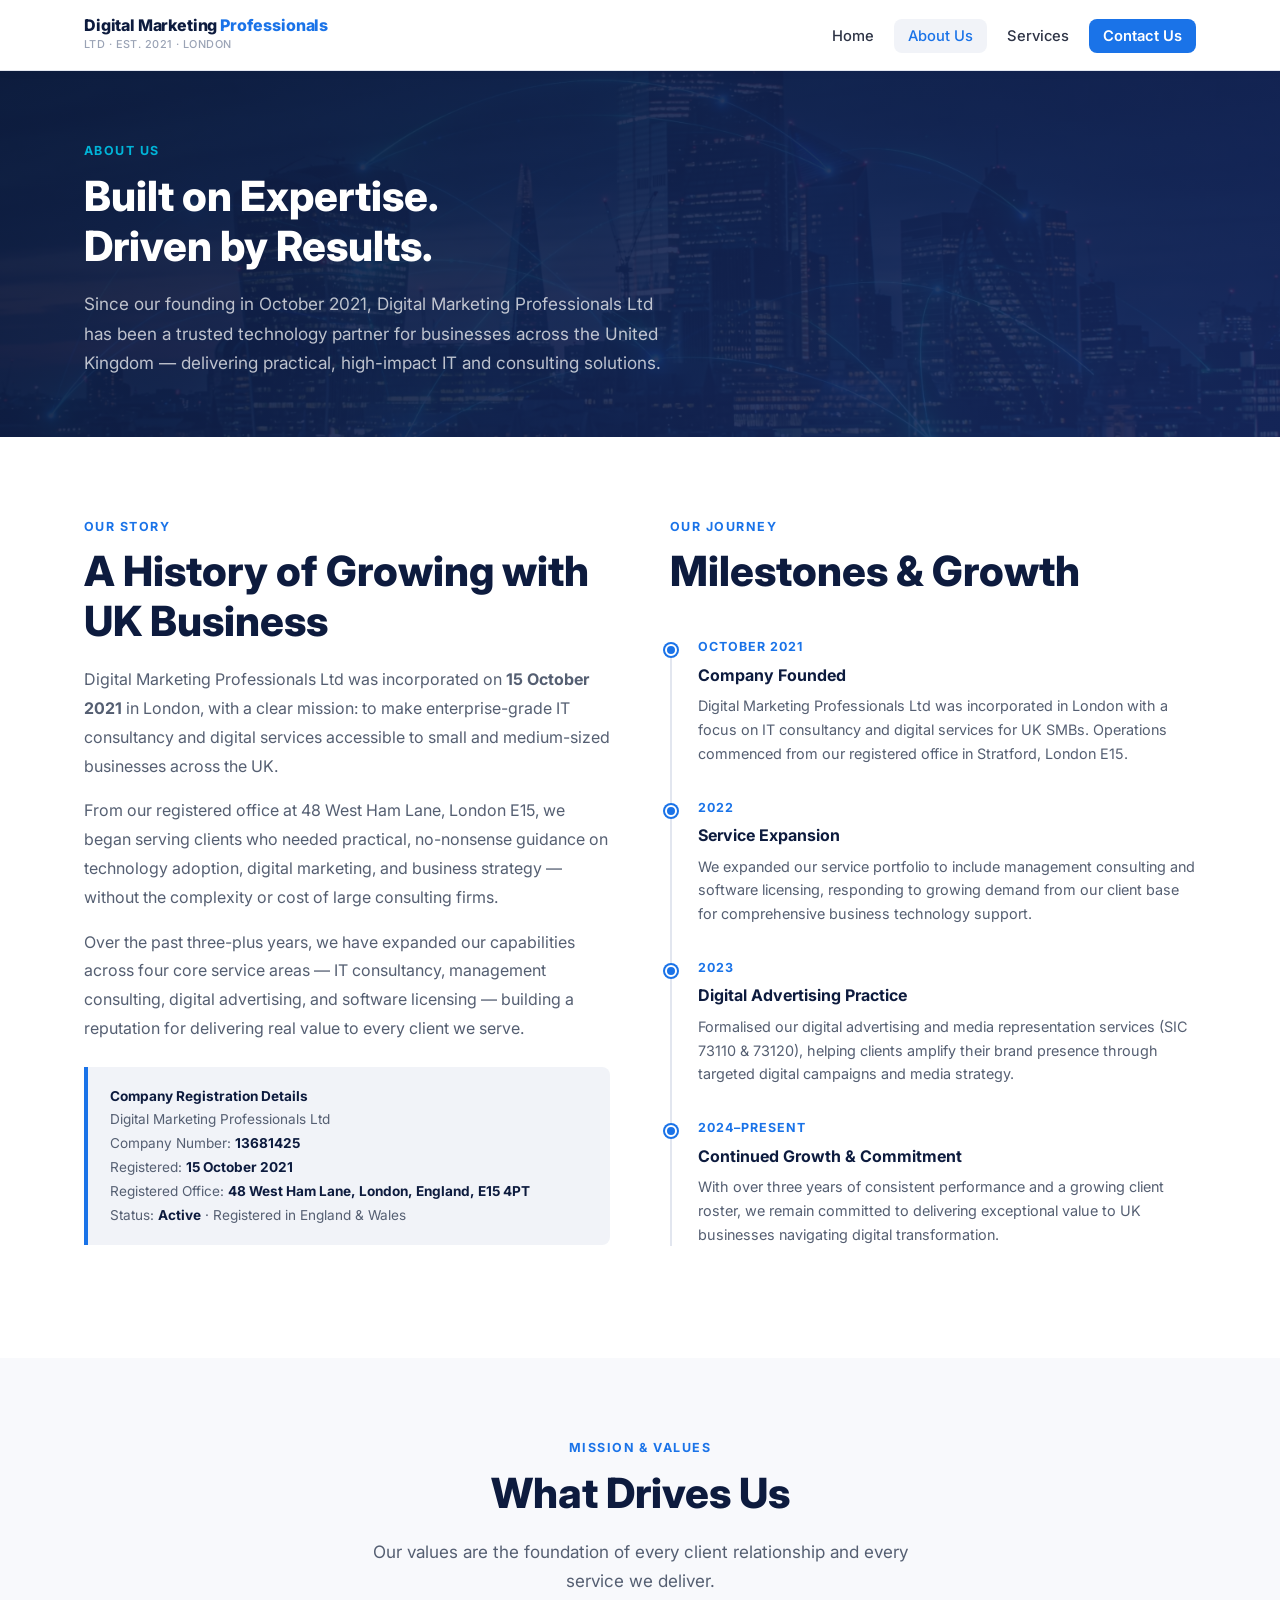
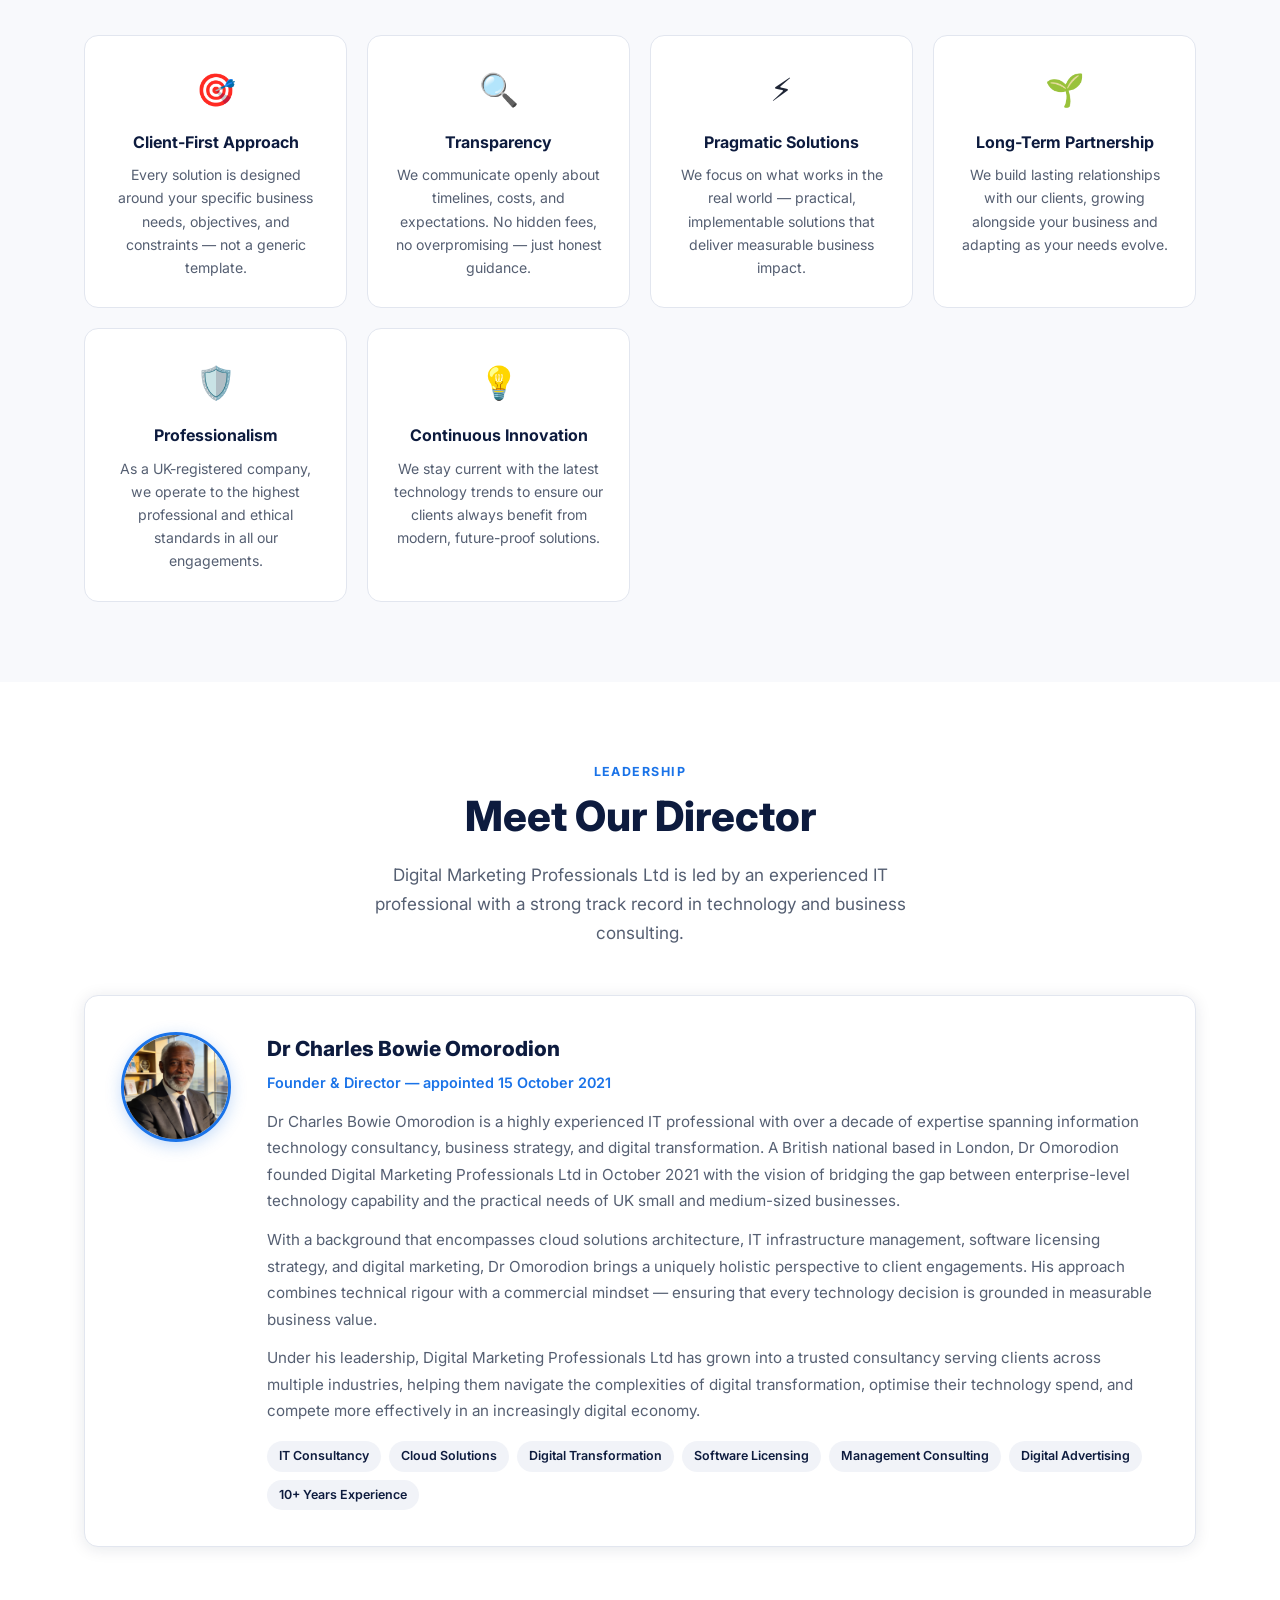
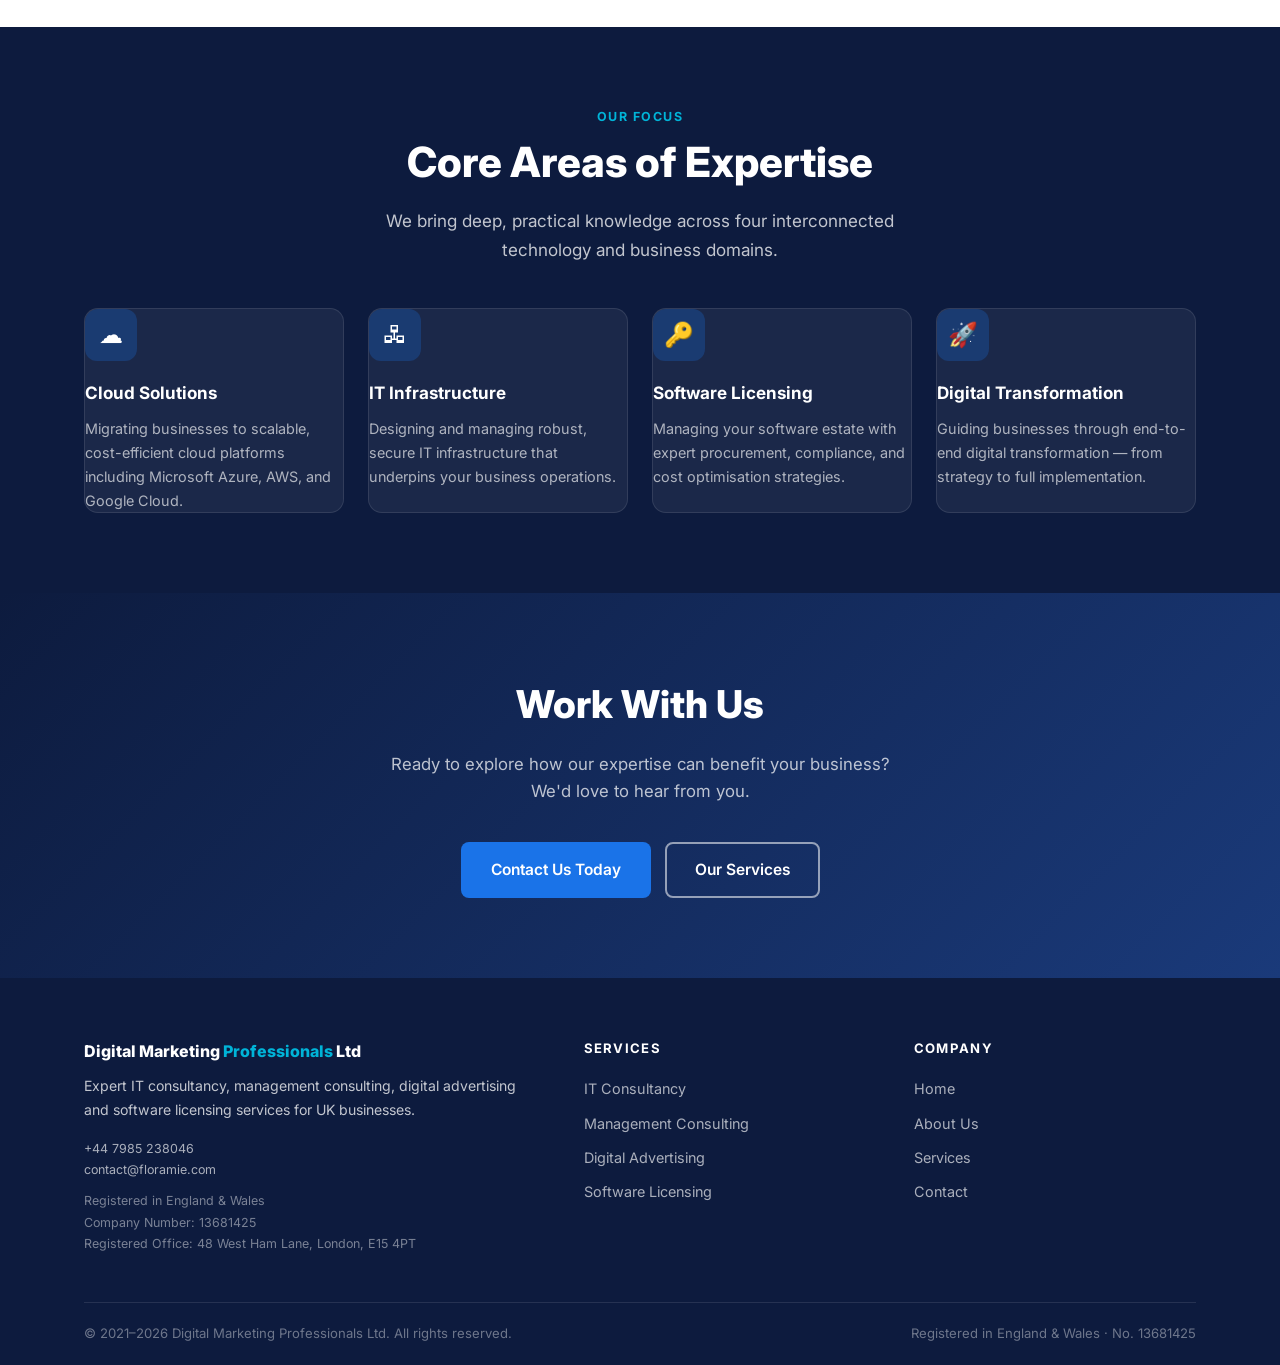
==== about.html @ d88a2fc1 "Initial release: Digital Marketing Professionals Ltd website Complete 4-page static website for Digi" ====
<!DOCTYPE html>
<html lang="en">
<head>
  <meta charset="UTF-8" />
  <meta name="viewport" content="width=device-width, initial-scale=1.0" />
  <meta name="description" content="About Digital Marketing Professionals Ltd — Founded in October 2021, we are a London-based IT consultancy with 3+ years of experience helping UK SMBs grow through technology." />
  <title>About Us | Digital Marketing Professionals Ltd</title>
  <link rel="stylesheet" href="css/styles.css" />
</head>
<body>

  <!-- ===== HEADER ===== -->
  <header class="site-header">
    <nav class="nav container">
      <a href="index.html" class="nav-logo">
        <span class="nav-logo-name">Digital Marketing<span> Professionals</span></span>
        <span class="nav-logo-tag">Ltd · Est. 2021 · London</span>
      </a>
      <button class="nav-toggle" aria-label="Toggle navigation" aria-expanded="false">
        <span></span><span></span><span></span>
      </button>
      <ul class="nav-links">
        <li><a href="index.html">Home</a></li>
        <li><a href="about.html" class="active">About Us</a></li>
        <li><a href="services.html">Services</a></li>
        <li><a href="contact.html" class="nav-cta">Contact Us</a></li>
      </ul>
    </nav>
  </header>

  <!-- ===== PAGE HERO ===== -->
  <section class="page-hero">
    <div class="container">
      <p class="section-label">About Us</p>
      <h1 class="section-title">Built on Expertise.<br />Driven by Results.</h1>
      <p class="section-subtitle">
        Since our founding in October 2021, Digital Marketing Professionals Ltd has been a trusted technology partner for businesses across the United Kingdom — delivering practical, high-impact IT and consulting solutions.
      </p>
    </div>
  </section>

  <!-- ===== OUR STORY ===== -->
  <section class="section">
    <div class="container">
      <div style="display: grid; grid-template-columns: 1fr 1fr; gap: 60px; align-items: start;">
        <div>
          <p class="section-label">Our Story</p>
          <h2 class="section-title">A History of Growing with UK Business</h2>
          <p style="color: var(--gray-600); line-height: 1.8; margin-bottom: 16px;">
            Digital Marketing Professionals Ltd was incorporated on <strong>15 October 2021</strong> in London, with a clear mission: to make enterprise-grade IT consultancy and digital services accessible to small and medium-sized businesses across the UK.
          </p>
          <p style="color: var(--gray-600); line-height: 1.8; margin-bottom: 16px;">
            From our registered office at 48 West Ham Lane, London E15, we began serving clients who needed practical, no-nonsense guidance on technology adoption, digital marketing, and business strategy — without the complexity or cost of large consulting firms.
          </p>
          <p style="color: var(--gray-600); line-height: 1.8; margin-bottom: 24px;">
            Over the past three-plus years, we have expanded our capabilities across four core service areas — IT consultancy, management consulting, digital advertising, and software licensing — building a reputation for delivering real value to every client we serve.
          </p>
          <div class="reg-box">
            <strong>Company Registration Details</strong><br />
            Digital Marketing Professionals Ltd<br />
            Company Number: <strong>13681425</strong><br />
            Registered: <strong>15 October 2021</strong><br />
            Registered Office: <strong>48 West Ham Lane, London, England, E15 4PT</strong><br />
            Status: <strong>Active</strong> · Registered in England &amp; Wales
          </div>
        </div>
        <div>
          <p class="section-label">Our Journey</p>
          <h2 class="section-title">Milestones &amp; Growth</h2>
          <div class="timeline">
            <div class="timeline-item">
              <div class="timeline-year">October 2021</div>
              <h3>Company Founded</h3>
              <p>Digital Marketing Professionals Ltd was incorporated in London with a focus on IT consultancy and digital services for UK SMBs. Operations commenced from our registered office in Stratford, London E15.</p>
            </div>
            <div class="timeline-item">
              <div class="timeline-year">2022</div>
              <h3>Service Expansion</h3>
              <p>We expanded our service portfolio to include management consulting and software licensing, responding to growing demand from our client base for comprehensive business technology support.</p>
            </div>
            <div class="timeline-item">
              <div class="timeline-year">2023</div>
              <h3>Digital Advertising Practice</h3>
              <p>Formalised our digital advertising and media representation services (SIC 73110 &amp; 73120), helping clients amplify their brand presence through targeted digital campaigns and media strategy.</p>
            </div>
            <div class="timeline-item">
              <div class="timeline-year">2024–Present</div>
              <h3>Continued Growth &amp; Commitment</h3>
              <p>With over three years of consistent performance and a growing client roster, we remain committed to delivering exceptional value to UK businesses navigating digital transformation.</p>
            </div>
          </div>
        </div>
      </div>
    </div>
  </section>

  <!-- ===== MISSION & VALUES ===== -->
  <section class="section section--alt">
    <div class="container">
      <div class="text-center">
        <p class="section-label">Mission &amp; Values</p>
        <h2 class="section-title">What Drives Us</h2>
        <p class="section-subtitle">Our values are the foundation of every client relationship and every service we deliver.</p>
      </div>
      <div class="values-grid">
        <div class="value-card">
          <div class="value-icon">🎯</div>
          <h3>Client-First Approach</h3>
          <p>Every solution is designed around your specific business needs, objectives, and constraints — not a generic template.</p>
        </div>
        <div class="value-card">
          <div class="value-icon">🔍</div>
          <h3>Transparency</h3>
          <p>We communicate openly about timelines, costs, and expectations. No hidden fees, no overpromising — just honest guidance.</p>
        </div>
        <div class="value-card">
          <div class="value-icon">⚡</div>
          <h3>Pragmatic Solutions</h3>
          <p>We focus on what works in the real world — practical, implementable solutions that deliver measurable business impact.</p>
        </div>
        <div class="value-card">
          <div class="value-icon">🌱</div>
          <h3>Long-Term Partnership</h3>
          <p>We build lasting relationships with our clients, growing alongside your business and adapting as your needs evolve.</p>
        </div>
        <div class="value-card">
          <div class="value-icon">🛡️</div>
          <h3>Professionalism</h3>
          <p>As a UK-registered company, we operate to the highest professional and ethical standards in all our engagements.</p>
        </div>
        <div class="value-card">
          <div class="value-icon">💡</div>
          <h3>Continuous Innovation</h3>
          <p>We stay current with the latest technology trends to ensure our clients always benefit from modern, future-proof solutions.</p>
        </div>
      </div>
    </div>
  </section>

  <!-- ===== FOUNDER BIO ===== -->
  <section class="section">
    <div class="container">
      <div class="text-center">
        <p class="section-label">Leadership</p>
        <h2 class="section-title">Meet Our Director</h2>
        <p class="section-subtitle">Digital Marketing Professionals Ltd is led by an experienced IT professional with a strong track record in technology and business consulting.</p>
      </div>

      <div class="founder-bio">
        <div class="founder-avatar">
          <img src="images/founder.jpg" alt="Dr Charles Bowie Omorodion — Director" />
        </div>
        <div>
          <div class="founder-name">Dr Charles Bowie Omorodion</div>
          <div class="founder-title">Founder &amp; Director — appointed 15 October 2021</div>
          <p class="founder-bio-text">
            Dr Charles Bowie Omorodion is a highly experienced IT professional with over a decade of expertise spanning information technology consultancy, business strategy, and digital transformation. A British national based in London, Dr Omorodion founded Digital Marketing Professionals Ltd in October 2021 with the vision of bridging the gap between enterprise-level technology capability and the practical needs of UK small and medium-sized businesses.
          </p>
          <p class="founder-bio-text" style="margin-top: 12px;">
            With a background that encompasses cloud solutions architecture, IT infrastructure management, software licensing strategy, and digital marketing, Dr Omorodion brings a uniquely holistic perspective to client engagements. His approach combines technical rigour with a commercial mindset — ensuring that every technology decision is grounded in measurable business value.
          </p>
          <p class="founder-bio-text" style="margin-top: 12px;">
            Under his leadership, Digital Marketing Professionals Ltd has grown into a trusted consultancy serving clients across multiple industries, helping them navigate the complexities of digital transformation, optimise their technology spend, and compete more effectively in an increasingly digital economy.
          </p>
          <div class="founder-tags">
            <span class="tag">IT Consultancy</span>
            <span class="tag">Cloud Solutions</span>
            <span class="tag">Digital Transformation</span>
            <span class="tag">Software Licensing</span>
            <span class="tag">Management Consulting</span>
            <span class="tag">Digital Advertising</span>
            <span class="tag">10+ Years Experience</span>
          </div>
        </div>
      </div>
    </div>
  </section>

  <!-- ===== FOCUS AREAS ===== -->
  <section class="section section--dark">
    <div class="container">
      <div class="text-center">
        <p class="section-label" style="color: var(--teal);">Our Focus</p>
        <h2 class="section-title">Core Areas of Expertise</h2>
        <p class="section-subtitle">We bring deep, practical knowledge across four interconnected technology and business domains.</p>
      </div>
      <div class="services-grid" style="margin-top: 44px;">
        <div class="service-card" style="background: rgba(255,255,255,0.06); border-color: rgba(255,255,255,0.1);">
          <div class="service-icon" style="background: rgba(26,115,232,0.25);">☁️</div>
          <h3 style="color: #fff;">Cloud Solutions</h3>
          <p style="color: rgba(255,255,255,0.65);">Migrating businesses to scalable, cost-efficient cloud platforms including Microsoft Azure, AWS, and Google Cloud.</p>
        </div>
        <div class="service-card" style="background: rgba(255,255,255,0.06); border-color: rgba(255,255,255,0.1);">
          <div class="service-icon" style="background: rgba(26,115,232,0.25);">🖧</div>
          <h3 style="color: #fff;">IT Infrastructure</h3>
          <p style="color: rgba(255,255,255,0.65);">Designing and managing robust, secure IT infrastructure that underpins your business operations.</p>
        </div>
        <div class="service-card" style="background: rgba(255,255,255,0.06); border-color: rgba(255,255,255,0.1);">
          <div class="service-icon" style="background: rgba(26,115,232,0.25);">🔑</div>
          <h3 style="color: #fff;">Software Licensing</h3>
          <p style="color: rgba(255,255,255,0.65);">Managing your software estate with expert procurement, compliance, and cost optimisation strategies.</p>
        </div>
        <div class="service-card" style="background: rgba(255,255,255,0.06); border-color: rgba(255,255,255,0.1);">
          <div class="service-icon" style="background: rgba(26,115,232,0.25);">🚀</div>
          <h3 style="color: #fff;">Digital Transformation</h3>
          <p style="color: rgba(255,255,255,0.65);">Guiding businesses through end-to-end digital transformation — from strategy to full implementation.</p>
        </div>
      </div>
    </div>
  </section>

  <!-- ===== CTA ===== -->
  <section class="cta-section">
    <div class="container">
      <h2>Work With Us</h2>
      <p>Ready to explore how our expertise can benefit your business? We'd love to hear from you.</p>
      <div class="cta-actions">
        <a href="contact.html" class="btn btn-primary">Contact Us Today</a>
        <a href="services.html" class="btn btn-outline">Our Services</a>
      </div>
    </div>
  </section>

  <!-- ===== FOOTER ===== -->
  <footer class="site-footer">
    <div class="container">
      <div class="footer-grid">
        <div>
          <div class="footer-brand-name">Digital Marketing <span>Professionals</span> Ltd</div>
          <p class="footer-tagline">Expert IT consultancy, management consulting, digital advertising and software licensing services for UK businesses.</p>
          <p class="footer-reg" style="margin-bottom: 10px;">
            <a href="tel:+447985238046" style="color: rgba(255,255,255,0.65);">+44 7985 238046</a><br />
            <a href="mailto:contact@floramie.com" style="color: rgba(255,255,255,0.65);">contact@floramie.com</a>
          </p>
          <p class="footer-reg">
            Registered in England &amp; Wales<br />
            Company Number: 13681425<br />
            Registered Office: 48 West Ham Lane, London, E15 4PT
          </p>
        </div>
        <div class="footer-col">
          <h4>Services</h4>
          <ul>
            <li><a href="services.html#it-consultancy">IT Consultancy</a></li>
            <li><a href="services.html#management-consulting">Management Consulting</a></li>
            <li><a href="services.html#digital-advertising">Digital Advertising</a></li>
            <li><a href="services.html#software-licensing">Software Licensing</a></li>
          </ul>
        </div>
        <div class="footer-col">
          <h4>Company</h4>
          <ul>
            <li><a href="index.html">Home</a></li>
            <li><a href="about.html">About Us</a></li>
            <li><a href="services.html">Services</a></li>
            <li><a href="contact.html">Contact</a></li>
          </ul>
        </div>
      </div>
      <div class="footer-bottom">
        <span>&copy; 2021–2026 Digital Marketing Professionals Ltd. All rights reserved.</span>
        <span>Registered in England &amp; Wales · No. 13681425</span>
      </div>
    </div>
  </footer>

  <script src="js/main.js"></script>
</body>
</html>
---- css/styles.css ----
/* ============================================================
   Digital Marketing Professionals Ltd — Global Styles
   ============================================================ */

@import url('https://fonts.googleapis.com/css2?family=Inter:wght@300;400;500;600;700;800&display=swap');

/* === CSS Variables === */
:root {
  --navy:       #0d1b3e;
  --navy-light: #162553;
  --blue:       #1a73e8;
  --blue-dark:  #1557b0;
  --teal:       #00b4d8;
  --white:      #ffffff;
  --off-white:  #f8f9fc;
  --gray-100:   #f1f3f8;
  --gray-200:   #e2e6ef;
  --gray-400:   #9aa3b5;
  --gray-600:   #555f72;
  --gray-800:   #2d3345;
  --text:       #1e2535;
  --radius:     8px;
  --radius-lg:  14px;
  --shadow:     0 2px 16px rgba(13,27,62,0.10);
  --shadow-md:  0 4px 28px rgba(13,27,62,0.14);
  --transition: 0.22s ease;
}

/* === Reset & Base === */
*, *::before, *::after { box-sizing: border-box; margin: 0; padding: 0; }

html { scroll-behavior: smooth; font-size: 16px; }

body {
  font-family: 'Inter', system-ui, sans-serif;
  color: var(--text);
  background: var(--white);
  line-height: 1.65;
  -webkit-font-smoothing: antialiased;
}

img { max-width: 100%; display: block; }
a { color: var(--blue); text-decoration: none; transition: color var(--transition); }
a:hover { color: var(--blue-dark); }
ul { list-style: none; }

/* === Utility === */
.container {
  max-width: 1160px;
  margin: 0 auto;
  padding: 0 24px;
}

.section { padding: 80px 0; }
.section--alt { background: var(--off-white); }
.section--dark { background: var(--navy); color: var(--white); }

.section-label {
  font-size: 0.78rem;
  font-weight: 700;
  letter-spacing: 0.12em;
  text-transform: uppercase;
  color: var(--blue);
  margin-bottom: 10px;
}

.section-title {
  font-size: clamp(1.75rem, 3.5vw, 2.6rem);
  font-weight: 800;
  color: var(--navy);
  line-height: 1.2;
  margin-bottom: 18px;
}

.section--dark .section-title { color: var(--white); }

.section-subtitle {
  font-size: 1.07rem;
  color: var(--gray-600);
  max-width: 580px;
  line-height: 1.7;
}

.section--dark .section-subtitle { color: rgba(255,255,255,0.75); }

.text-center { text-align: center; }
.text-center .section-subtitle { margin: 0 auto; }

.btn {
  display: inline-flex;
  align-items: center;
  gap: 8px;
  padding: 13px 28px;
  border-radius: var(--radius);
  font-weight: 600;
  font-size: 0.97rem;
  cursor: pointer;
  transition: all var(--transition);
  border: 2px solid transparent;
}

.btn-primary {
  background: var(--blue);
  color: var(--white);
}
.btn-primary:hover {
  background: var(--blue-dark);
  color: var(--white);
  transform: translateY(-1px);
  box-shadow: 0 6px 20px rgba(26,115,232,0.35);
}

.btn-outline {
  background: transparent;
  color: var(--white);
  border-color: rgba(255,255,255,0.55);
}
.btn-outline:hover {
  background: rgba(255,255,255,0.12);
  color: var(--white);
  border-color: var(--white);
}

.btn-outline-dark {
  background: transparent;
  color: var(--blue);
  border-color: var(--blue);
}
.btn-outline-dark:hover {
  background: var(--blue);
  color: var(--white);
}

/* === Header / Nav === */
.site-header {
  position: sticky;
  top: 0;
  z-index: 100;
  background: var(--white);
  border-bottom: 1px solid var(--gray-200);
  box-shadow: 0 1px 8px rgba(13,27,62,0.07);
}

.nav {
  display: flex;
  align-items: center;
  justify-content: space-between;
  height: 70px;
}

.nav-logo {
  display: flex;
  flex-direction: column;
  gap: 1px;
  text-decoration: none;
}

.nav-logo-name {
  font-size: 1rem;
  font-weight: 800;
  color: var(--navy);
  line-height: 1.15;
  letter-spacing: -0.01em;
}

.nav-logo-name span { color: var(--blue); }

.nav-logo-tag {
  font-size: 0.68rem;
  font-weight: 500;
  color: var(--gray-400);
  letter-spacing: 0.04em;
  text-transform: uppercase;
}

.nav-links {
  display: flex;
  align-items: center;
  gap: 6px;
}

.nav-links a {
  padding: 8px 14px;
  border-radius: var(--radius);
  font-size: 0.92rem;
  font-weight: 500;
  color: var(--gray-800);
  transition: all var(--transition);
}

.nav-links a:hover,
.nav-links a.active {
  color: var(--blue);
  background: var(--gray-100);
}

.nav-cta {
  background: var(--blue) !important;
  color: var(--white) !important;
  font-weight: 600 !important;
}

.nav-cta:hover {
  background: var(--blue-dark) !important;
}

.nav-toggle {
  display: none;
  flex-direction: column;
  gap: 5px;
  cursor: pointer;
  padding: 6px;
  border: none;
  background: none;
}

.nav-toggle span {
  display: block;
  width: 24px;
  height: 2px;
  background: var(--navy);
  border-radius: 2px;
  transition: all var(--transition);
}

/* === Footer === */
.site-footer {
  background: var(--navy);
  color: rgba(255,255,255,0.75);
  padding: 60px 0 0;
}

.footer-grid {
  display: grid;
  grid-template-columns: 1.6fr 1fr 1fr;
  gap: 48px;
  padding-bottom: 48px;
}

.footer-brand-name {
  font-size: 1rem;
  font-weight: 800;
  color: var(--white);
  margin-bottom: 10px;
}

.footer-brand-name span { color: var(--teal); }

.footer-tagline {
  font-size: 0.88rem;
  line-height: 1.7;
  margin-bottom: 16px;
}

.footer-reg {
  font-size: 0.78rem;
  color: rgba(255,255,255,0.45);
  line-height: 1.7;
}

.footer-col h4 {
  font-size: 0.82rem;
  font-weight: 700;
  text-transform: uppercase;
  letter-spacing: 0.1em;
  color: var(--white);
  margin-bottom: 16px;
}

.footer-col ul li {
  margin-bottom: 8px;
}

.footer-col ul a {
  font-size: 0.9rem;
  color: rgba(255,255,255,0.65);
  transition: color var(--transition);
}

.footer-col ul a:hover { color: var(--teal); }

.footer-bottom {
  border-top: 1px solid rgba(255,255,255,0.1);
  padding: 20px 0;
  display: flex;
  justify-content: space-between;
  align-items: center;
  font-size: 0.82rem;
  color: rgba(255,255,255,0.4);
}

/* === Home: Hero === */
.hero {
  background: linear-gradient(135deg, rgba(13,27,62,0.90) 0%, rgba(22,40,96,0.88) 60%, rgba(30,58,122,0.85) 100%), url('../images/hero.jpg') center/cover no-repeat;
  color: var(--white);
  padding: 100px 0 90px;
  position: relative;
  overflow: hidden;
}

.hero::before {
  content: '';
  position: absolute;
  top: -30%;
  right: -10%;
  width: 600px;
  height: 600px;
  background: radial-gradient(circle, rgba(26,115,232,0.18) 0%, transparent 70%);
  pointer-events: none;
}

.hero-inner {
  display: grid;
  grid-template-columns: 1fr 1fr;
  gap: 60px;
  align-items: center;
}

.hero-badge {
  display: inline-flex;
  align-items: center;
  gap: 8px;
  background: rgba(255,255,255,0.1);
  border: 1px solid rgba(255,255,255,0.2);
  border-radius: 100px;
  padding: 6px 14px;
  font-size: 0.78rem;
  font-weight: 600;
  letter-spacing: 0.04em;
  color: rgba(255,255,255,0.9);
  margin-bottom: 22px;
}

.hero-badge-dot {
  width: 7px;
  height: 7px;
  background: var(--teal);
  border-radius: 50%;
  animation: pulse 2s infinite;
}

@keyframes pulse {
  0%, 100% { opacity: 1; }
  50% { opacity: 0.4; }
}

.hero h1 {
  font-size: clamp(2rem, 4vw, 3.2rem);
  font-weight: 800;
  line-height: 1.15;
  margin-bottom: 22px;
  letter-spacing: -0.02em;
}

.hero h1 span { color: var(--teal); }

.hero-desc {
  font-size: 1.1rem;
  color: rgba(255,255,255,0.78);
  line-height: 1.75;
  margin-bottom: 36px;
  max-width: 480px;
}

.hero-actions {
  display: flex;
  gap: 14px;
  flex-wrap: wrap;
}

.hero-visual {
  display: flex;
  flex-direction: column;
  gap: 14px;
}

.hero-card {
  background: rgba(255,255,255,0.07);
  border: 1px solid rgba(255,255,255,0.14);
  border-radius: var(--radius-lg);
  padding: 20px 24px;
  display: flex;
  align-items: center;
  gap: 16px;
  backdrop-filter: blur(8px);
}

.hero-card-icon {
  width: 44px;
  height: 44px;
  background: rgba(26,115,232,0.3);
  border-radius: 10px;
  display: flex;
  align-items: center;
  justify-content: center;
  font-size: 1.3rem;
  flex-shrink: 0;
}

.hero-card-text strong {
  display: block;
  font-size: 0.95rem;
  font-weight: 600;
  color: var(--white);
}

.hero-card-text span {
  font-size: 0.82rem;
  color: rgba(255,255,255,0.6);
}

/* === Trust Bar === */
.trust-bar {
  background: var(--navy-light);
  padding: 20px 0;
}

.trust-bar-inner {
  display: flex;
  align-items: center;
  justify-content: center;
  gap: 40px;
  flex-wrap: wrap;
}

.trust-item {
  display: flex;
  align-items: center;
  gap: 10px;
  color: rgba(255,255,255,0.8);
  font-size: 0.88rem;
  font-weight: 500;
}

.trust-item-icon {
  font-size: 1.1rem;
}

/* === Services Preview === */
.services-grid {
  display: grid;
  grid-template-columns: repeat(auto-fit, minmax(250px, 1fr));
  gap: 24px;
  margin-top: 48px;
}

.service-card {
  background: var(--white);
  border: 1px solid var(--gray-200);
  border-radius: var(--radius-lg);
  padding: 0;
  transition: all var(--transition);
  position: relative;
  overflow: hidden;
}

.service-card-body {
  padding: 24px 28px 32px;
}

.service-card::before {
  content: '';
  position: absolute;
  top: 0; left: 0; right: 0;
  height: 3px;
  background: linear-gradient(90deg, var(--blue), var(--teal));
  opacity: 0;
  transition: opacity var(--transition);
}

.service-card:hover {
  box-shadow: var(--shadow-md);
  transform: translateY(-3px);
  border-color: var(--gray-100);
}

.service-card:hover::before { opacity: 1; }

.service-card-img {
  width: 100%;
  height: 190px;
  object-fit: cover;
  display: block;
  border-radius: var(--radius-lg) var(--radius-lg) 0 0;
  transition: transform 0.4s ease;
}

.service-card:hover .service-card-img { transform: scale(1.04); }

.service-icon {
  width: 52px;
  height: 52px;
  background: var(--gray-100);
  border-radius: 12px;
  display: flex;
  align-items: center;
  justify-content: center;
  font-size: 1.5rem;
  margin-bottom: 18px;
  transition: background var(--transition);
}

.service-card:hover .service-icon {
  background: rgba(26,115,232,0.1);
}

.service-card h3 {
  font-size: 1.07rem;
  font-weight: 700;
  color: var(--navy);
  margin-bottom: 10px;
}

.service-card p {
  font-size: 0.9rem;
  color: var(--gray-600);
  line-height: 1.65;
}

.service-card-link {
  display: inline-flex;
  align-items: center;
  gap: 6px;
  margin-top: 16px;
  font-size: 0.88rem;
  font-weight: 600;
  color: var(--blue);
}

.service-card-link:hover { gap: 10px; }

/* === Stats === */
.stats-grid {
  display: grid;
  grid-template-columns: repeat(4, 1fr);
  gap: 2px;
  background: rgba(255,255,255,0.1);
  border-radius: var(--radius-lg);
  overflow: hidden;
  margin-top: 48px;
}

.stat-item {
  background: var(--navy-light);
  padding: 36px 28px;
  text-align: center;
}

.stat-number {
  font-size: 2.4rem;
  font-weight: 800;
  color: var(--teal);
  line-height: 1;
  margin-bottom: 6px;
}

.stat-label {
  font-size: 0.85rem;
  color: rgba(255,255,255,0.65);
  font-weight: 500;
}

/* === CTA Section === */
.cta-section {
  background: linear-gradient(135deg, var(--navy), #1a3a7a);
  padding: 80px 0;
  text-align: center;
}

.cta-section h2 {
  font-size: clamp(1.75rem, 3vw, 2.4rem);
  font-weight: 800;
  color: var(--white);
  margin-bottom: 14px;
}

.cta-section p {
  font-size: 1.05rem;
  color: rgba(255,255,255,0.72);
  max-width: 520px;
  margin: 0 auto 36px;
}

.cta-actions {
  display: flex;
  gap: 14px;
  justify-content: center;
  flex-wrap: wrap;
}

/* === About: Team Bio === */
.founder-bio {
  display: grid;
  grid-template-columns: auto 1fr;
  gap: 36px;
  align-items: start;
  background: var(--white);
  border: 1px solid var(--gray-200);
  border-radius: var(--radius-lg);
  padding: 36px;
  box-shadow: var(--shadow);
  margin-top: 48px;
}

.founder-avatar {
  width: 110px;
  height: 110px;
  border-radius: 50%;
  overflow: hidden;
  flex-shrink: 0;
  border: 3px solid var(--blue);
  box-shadow: 0 4px 16px rgba(26,115,232,0.25);
}

.founder-avatar img {
  width: 100%;
  height: 100%;
  object-fit: cover;
  object-position: top center;
}

.founder-name {
  font-size: 1.3rem;
  font-weight: 800;
  color: var(--navy);
  margin-bottom: 4px;
}

.founder-title {
  font-size: 0.9rem;
  font-weight: 600;
  color: var(--blue);
  margin-bottom: 14px;
}

.founder-bio-text {
  font-size: 0.95rem;
  color: var(--gray-600);
  line-height: 1.75;
}

.founder-tags {
  display: flex;
  flex-wrap: wrap;
  gap: 8px;
  margin-top: 16px;
}

.tag {
  background: var(--gray-100);
  color: var(--navy);
  font-size: 0.78rem;
  font-weight: 600;
  padding: 5px 12px;
  border-radius: 100px;
}

/* === Values Grid === */
.values-grid {
  display: grid;
  grid-template-columns: repeat(auto-fit, minmax(220px, 1fr));
  gap: 20px;
  margin-top: 40px;
}

.value-card {
  background: var(--white);
  border: 1px solid var(--gray-200);
  border-radius: var(--radius-lg);
  padding: 28px 24px;
  text-align: center;
}

.value-icon {
  font-size: 2rem;
  margin-bottom: 12px;
}

.value-card h3 {
  font-size: 1rem;
  font-weight: 700;
  color: var(--navy);
  margin-bottom: 8px;
}

.value-card p {
  font-size: 0.88rem;
  color: var(--gray-600);
  line-height: 1.65;
}

/* === Timeline === */
.timeline {
  margin-top: 40px;
  position: relative;
  padding-left: 28px;
}

.timeline::before {
  content: '';
  position: absolute;
  left: 0;
  top: 8px;
  bottom: 0;
  width: 2px;
  background: var(--gray-200);
}

.timeline-item {
  position: relative;
  margin-bottom: 32px;
}

.timeline-item::before {
  content: '';
  position: absolute;
  left: -33px;
  top: 7px;
  width: 12px;
  height: 12px;
  background: var(--blue);
  border-radius: 50%;
  border: 2px solid var(--white);
  box-shadow: 0 0 0 2px var(--blue);
}

.timeline-year {
  font-size: 0.78rem;
  font-weight: 700;
  color: var(--blue);
  text-transform: uppercase;
  letter-spacing: 0.08em;
  margin-bottom: 4px;
}

.timeline-item h3 {
  font-size: 1rem;
  font-weight: 700;
  color: var(--navy);
  margin-bottom: 6px;
}

.timeline-item p {
  font-size: 0.9rem;
  color: var(--gray-600);
  line-height: 1.65;
}

/* === Services Page: Detail === */
.service-detail {
  display: grid;
  grid-template-columns: 1fr 1fr;
  gap: 60px;
  align-items: center;
  padding: 60px 0;
  border-bottom: 1px solid var(--gray-200);
}

.service-detail:last-of-type { border-bottom: none; }

.service-detail.reverse { direction: rtl; }
.service-detail.reverse > * { direction: ltr; }

.service-detail-icon {
  width: 64px;
  height: 64px;
  background: linear-gradient(135deg, var(--blue), var(--teal));
  border-radius: 16px;
  display: flex;
  align-items: center;
  justify-content: center;
  font-size: 1.8rem;
  margin-bottom: 20px;
}

.service-detail h2 {
  font-size: 1.7rem;
  font-weight: 800;
  color: var(--navy);
  margin-bottom: 14px;
}

.service-detail p {
  color: var(--gray-600);
  line-height: 1.75;
  margin-bottom: 22px;
}

.service-features {
  display: flex;
  flex-direction: column;
  gap: 10px;
}

.feature-item {
  display: flex;
  align-items: flex-start;
  gap: 10px;
  font-size: 0.92rem;
  color: var(--gray-800);
}

.feature-check {
  color: var(--blue);
  font-weight: 700;
  flex-shrink: 0;
  margin-top: 1px;
}

.service-visual-box {
  border-radius: var(--radius-lg);
  min-height: 340px;
  overflow: hidden;
  border: 1px solid var(--gray-200);
  box-shadow: var(--shadow-md);
}

.service-visual-box img {
  width: 100%;
  height: 100%;
  object-fit: cover;
  display: block;
  min-height: 340px;
  transition: transform 0.4s ease;
}

.service-visual-box:hover img {
  transform: scale(1.03);
}

/* === Contact === */
.contact-grid {
  display: grid;
  grid-template-columns: 1fr 1.4fr;
  gap: 48px;
  align-items: start;
  margin-top: 48px;
}

.contact-info {
  display: flex;
  flex-direction: column;
  gap: 24px;
}

.contact-item {
  display: flex;
  gap: 16px;
  align-items: flex-start;
}

.contact-item-icon {
  width: 44px;
  height: 44px;
  background: var(--gray-100);
  border-radius: 10px;
  display: flex;
  align-items: center;
  justify-content: center;
  font-size: 1.2rem;
  flex-shrink: 0;
}

.contact-item-body strong {
  display: block;
  font-size: 0.85rem;
  font-weight: 700;
  color: var(--navy);
  text-transform: uppercase;
  letter-spacing: 0.06em;
  margin-bottom: 4px;
}

.contact-item-body p,
.contact-item-body address {
  font-size: 0.92rem;
  color: var(--gray-600);
  font-style: normal;
  line-height: 1.65;
}

.contact-form-wrap {
  background: var(--white);
  border: 1px solid var(--gray-200);
  border-radius: var(--radius-lg);
  padding: 36px;
  box-shadow: var(--shadow);
}

.contact-form-wrap h3 {
  font-size: 1.2rem;
  font-weight: 700;
  color: var(--navy);
  margin-bottom: 24px;
}

.form-group {
  margin-bottom: 18px;
}

.form-group label {
  display: block;
  font-size: 0.85rem;
  font-weight: 600;
  color: var(--navy);
  margin-bottom: 7px;
}

.form-group input,
.form-group select,
.form-group textarea {
  width: 100%;
  padding: 12px 14px;
  border: 1.5px solid var(--gray-200);
  border-radius: var(--radius);
  font-size: 0.93rem;
  font-family: inherit;
  color: var(--text);
  background: var(--white);
  transition: border-color var(--transition);
  outline: none;
}

.form-group input:focus,
.form-group select:focus,
.form-group textarea:focus {
  border-color: var(--blue);
  box-shadow: 0 0 0 3px rgba(26,115,232,0.12);
}

.form-group textarea { resize: vertical; min-height: 130px; }

.form-row {
  display: grid;
  grid-template-columns: 1fr 1fr;
  gap: 14px;
}

/* === Map Placeholder === */
.map-placeholder {
  background: var(--gray-100);
  border-radius: var(--radius-lg);
  height: 260px;
  display: flex;
  flex-direction: column;
  align-items: center;
  justify-content: center;
  gap: 10px;
  color: var(--gray-400);
  font-size: 0.9rem;
  margin-top: 32px;
  border: 1px solid var(--gray-200);
}

.map-placeholder-icon { font-size: 2.5rem; }

/* === Page Hero (inner pages) === */
.page-hero {
  background: linear-gradient(135deg, rgba(13,27,62,0.92) 0%, rgba(22,40,96,0.88) 100%), url('../images/hero.jpg') center/cover no-repeat;
  color: var(--white);
  padding: 70px 0 60px;
}

.page-hero .section-label { color: var(--teal); }

.page-hero .section-title { color: var(--white); }

.page-hero .section-subtitle { color: rgba(255,255,255,0.72); }

/* === Registration Box === */
.reg-box {
  background: var(--gray-100);
  border-left: 4px solid var(--blue);
  border-radius: 0 var(--radius) var(--radius) 0;
  padding: 18px 22px;
  font-size: 0.85rem;
  color: var(--gray-600);
  line-height: 1.75;
  margin-top: 24px;
}

.reg-box strong { color: var(--navy); }

/* === Responsive === */
@media (max-width: 900px) {
  .hero-inner { grid-template-columns: 1fr; }
  .hero-visual { display: none; }
  .footer-grid { grid-template-columns: 1fr 1fr; }
  .stats-grid { grid-template-columns: repeat(2, 1fr); }
  .service-detail { grid-template-columns: 1fr; gap: 32px; }
  .service-detail.reverse { direction: ltr; }
  .contact-grid { grid-template-columns: 1fr; }
  .founder-bio { grid-template-columns: 1fr; }
  .founder-avatar { width: 72px; height: 72px; font-size: 1.8rem; }
}

@media (max-width: 640px) {
  .section { padding: 56px 0; }
  .nav-links { display: none; position: absolute; top: 70px; left: 0; right: 0; background: var(--white); flex-direction: column; padding: 16px; box-shadow: var(--shadow-md); border-top: 1px solid var(--gray-200); gap: 4px; }
  .nav-links.open { display: flex; }
  .nav-toggle { display: flex; }
  .footer-grid { grid-template-columns: 1fr; gap: 32px; }
  .footer-bottom { flex-direction: column; gap: 8px; text-align: center; }
  .stats-grid { grid-template-columns: repeat(2, 1fr); }
  .form-row { grid-template-columns: 1fr; }
  .trust-bar-inner { gap: 20px; }
}
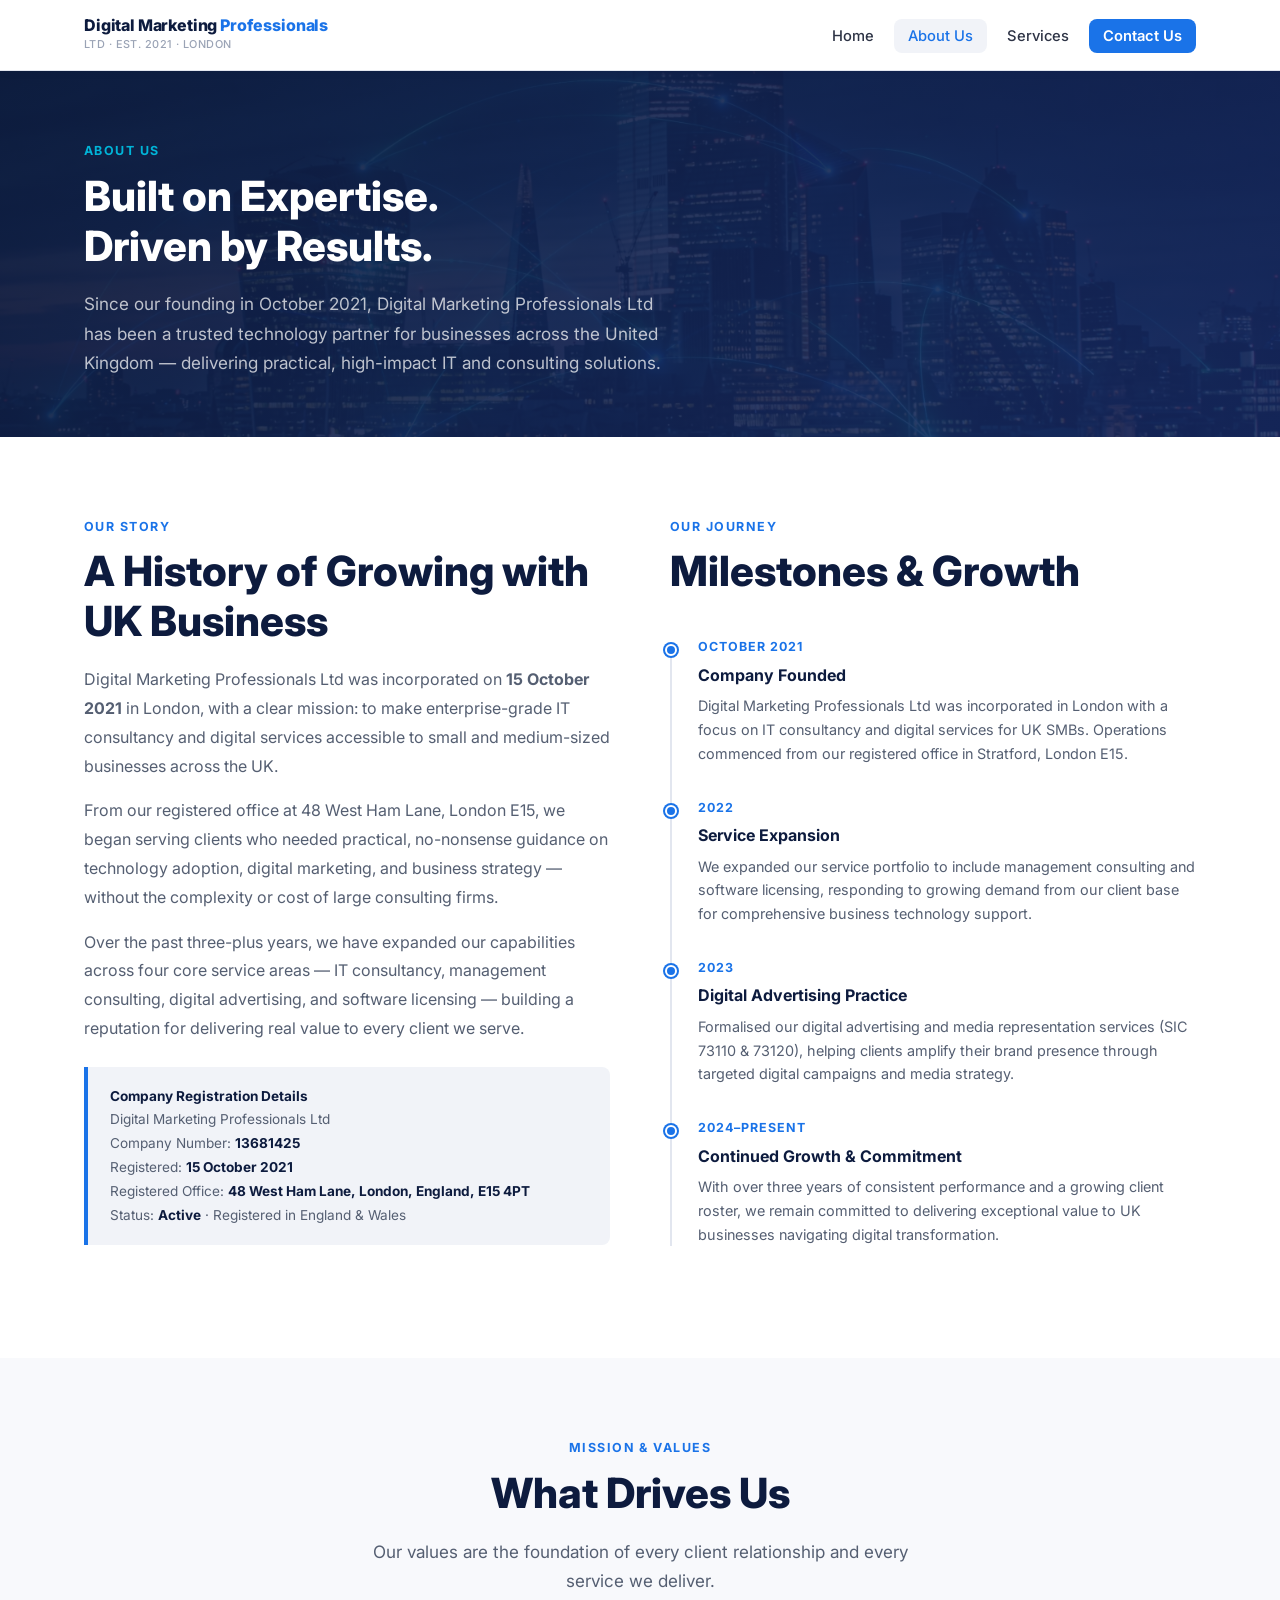
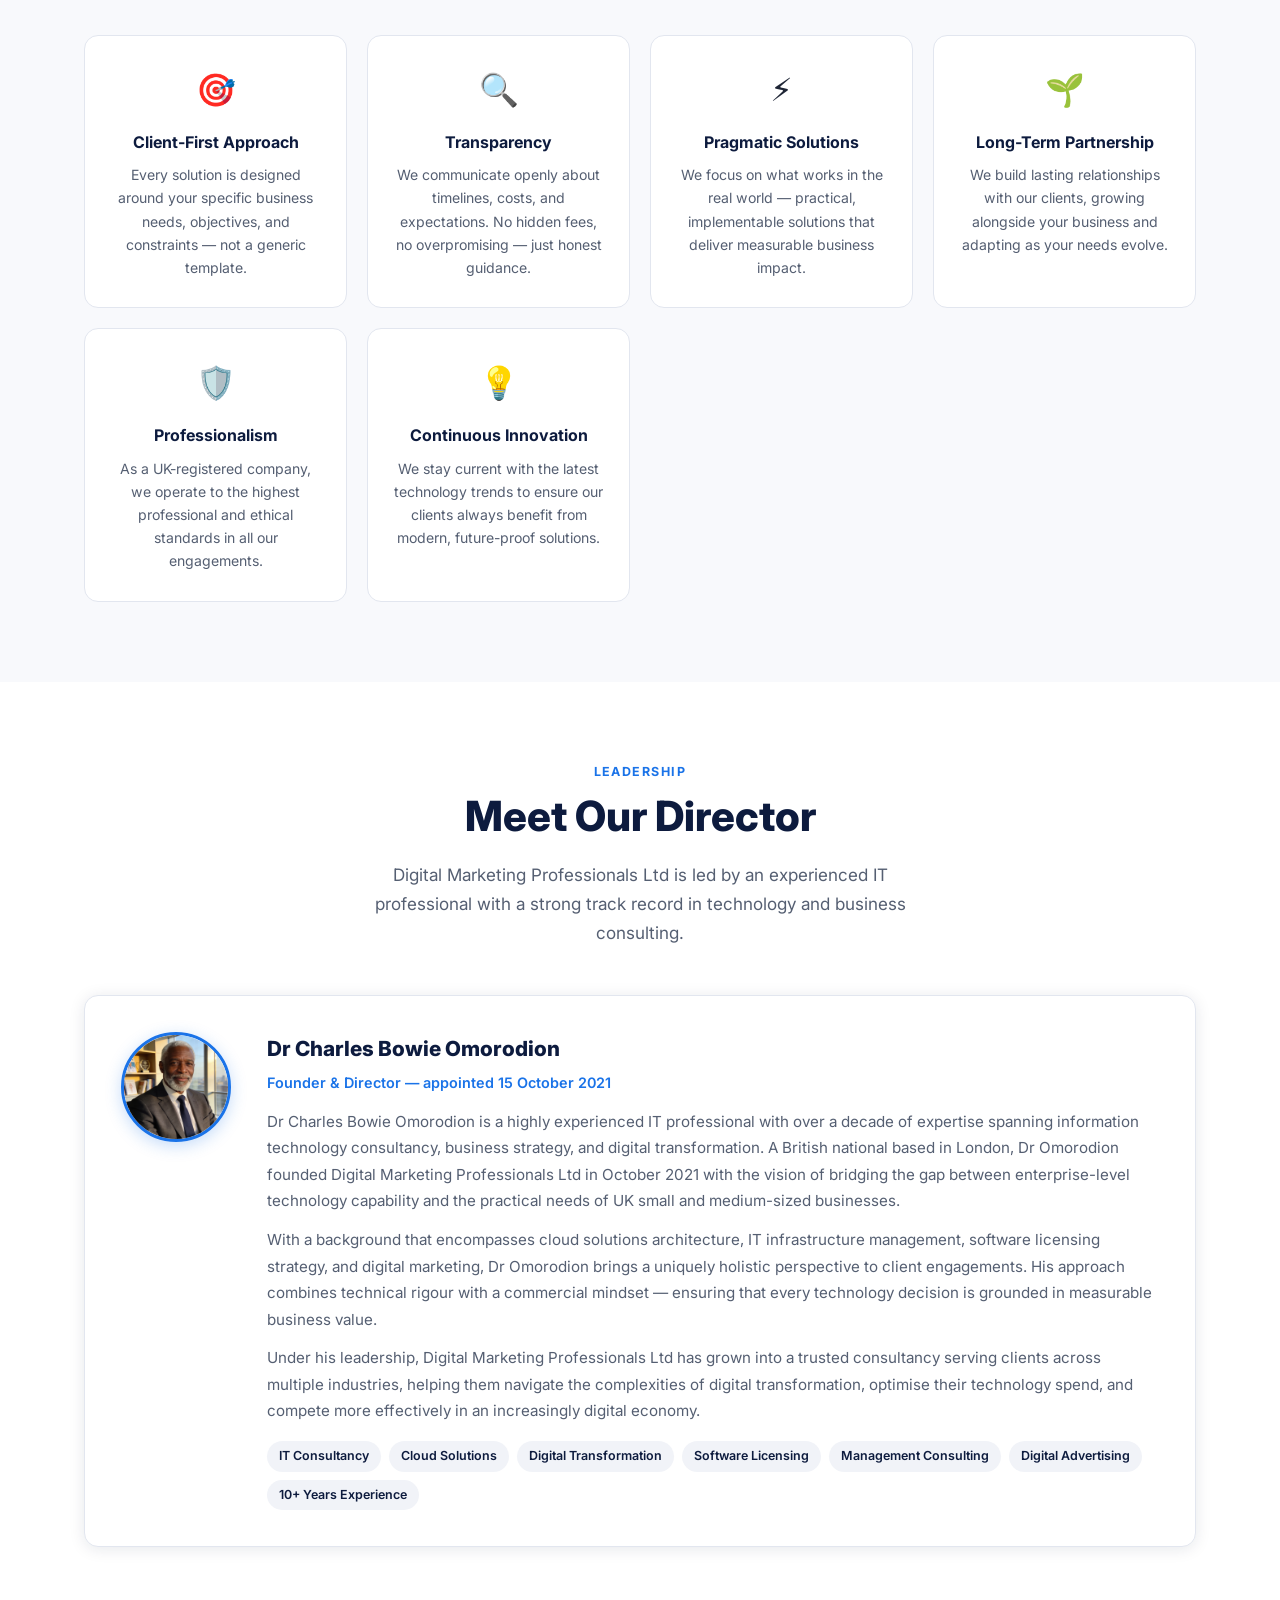
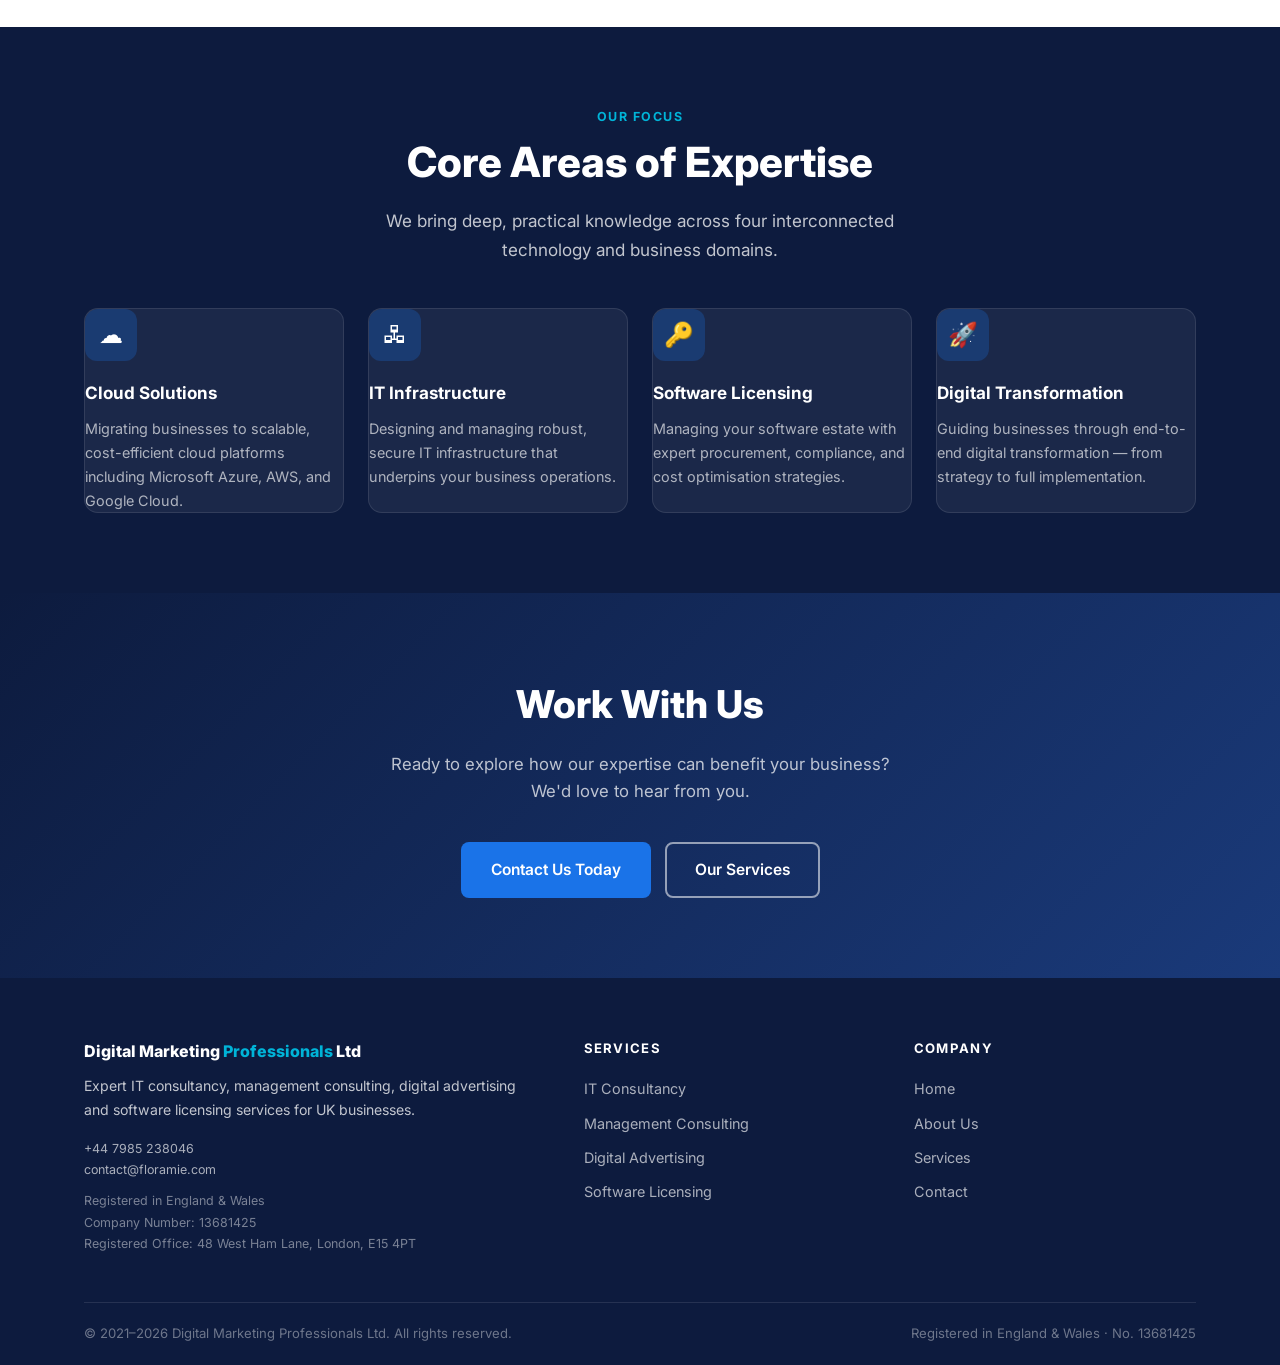
==== commit 5b728f9c: "Add preloader and scroll fade-in animations Professional navy preloader with company name and loadin" ====
--- a/about.html
+++ b/about.html
@@ -8,6 +8,12 @@
   <link rel="stylesheet" href="css/styles.css" />
 </head>
 <body>
+
+  <!-- ===== PRELOADER ===== -->
+  <div id="preloader">
+    <div class="preloader-logo">Digital Marketing <span>Professionals</span> Ltd</div>
+    <div class="preloader-bar"></div>
+  </div>
 
   <!-- ===== HEADER ===== -->
   <header class="site-header">
--- a/css/styles.css
+++ b/css/styles.css
@@ -26,6 +26,85 @@
   --transition: 0.22s ease;
 }
 
+/* === Preloader === */
+#preloader {
+  position: fixed;
+  inset: 0;
+  background: var(--navy);
+  z-index: 9999;
+  display: flex;
+  flex-direction: column;
+  align-items: center;
+  justify-content: center;
+  gap: 20px;
+  transition: opacity 0.5s ease, visibility 0.5s ease;
+}
+
+#preloader.hidden {
+  opacity: 0;
+  visibility: hidden;
+  pointer-events: none;
+}
+
+.preloader-logo {
+  font-size: 1.1rem;
+  font-weight: 800;
+  color: var(--white);
+  letter-spacing: -0.01em;
+  opacity: 0;
+  animation: fadeUp 0.5s ease 0.1s forwards;
+}
+
+.preloader-logo span { color: var(--teal); }
+
+.preloader-bar {
+  width: 160px;
+  height: 2px;
+  background: rgba(255,255,255,0.15);
+  border-radius: 2px;
+  overflow: hidden;
+  opacity: 0;
+  animation: fadeUp 0.5s ease 0.2s forwards;
+}
+
+.preloader-bar::after {
+  content: '';
+  display: block;
+  height: 100%;
+  width: 0%;
+  background: linear-gradient(90deg, var(--blue), var(--teal));
+  border-radius: 2px;
+  animation: load 0.55s ease 0.3s forwards;
+}
+
+@keyframes load {
+  to { width: 100%; }
+}
+
+@keyframes fadeUp {
+  from { opacity: 0; transform: translateY(10px); }
+  to   { opacity: 1; transform: translateY(0); }
+}
+
+/* === Page Fade-in === */
+body { opacity: 0; animation: pageFade 0.4s ease 0.65s forwards; }
+
+@keyframes pageFade {
+  to { opacity: 1; }
+}
+
+/* === Scroll Animations === */
+.fade-in {
+  opacity: 0;
+  transform: translateY(24px);
+  transition: opacity 0.6s ease, transform 0.6s ease;
+}
+
+.fade-in.visible {
+  opacity: 1;
+  transform: translateY(0);
+}
+
 /* === Reset & Base === */
 *, *::before, *::after { box-sizing: border-box; margin: 0; padding: 0; }
 
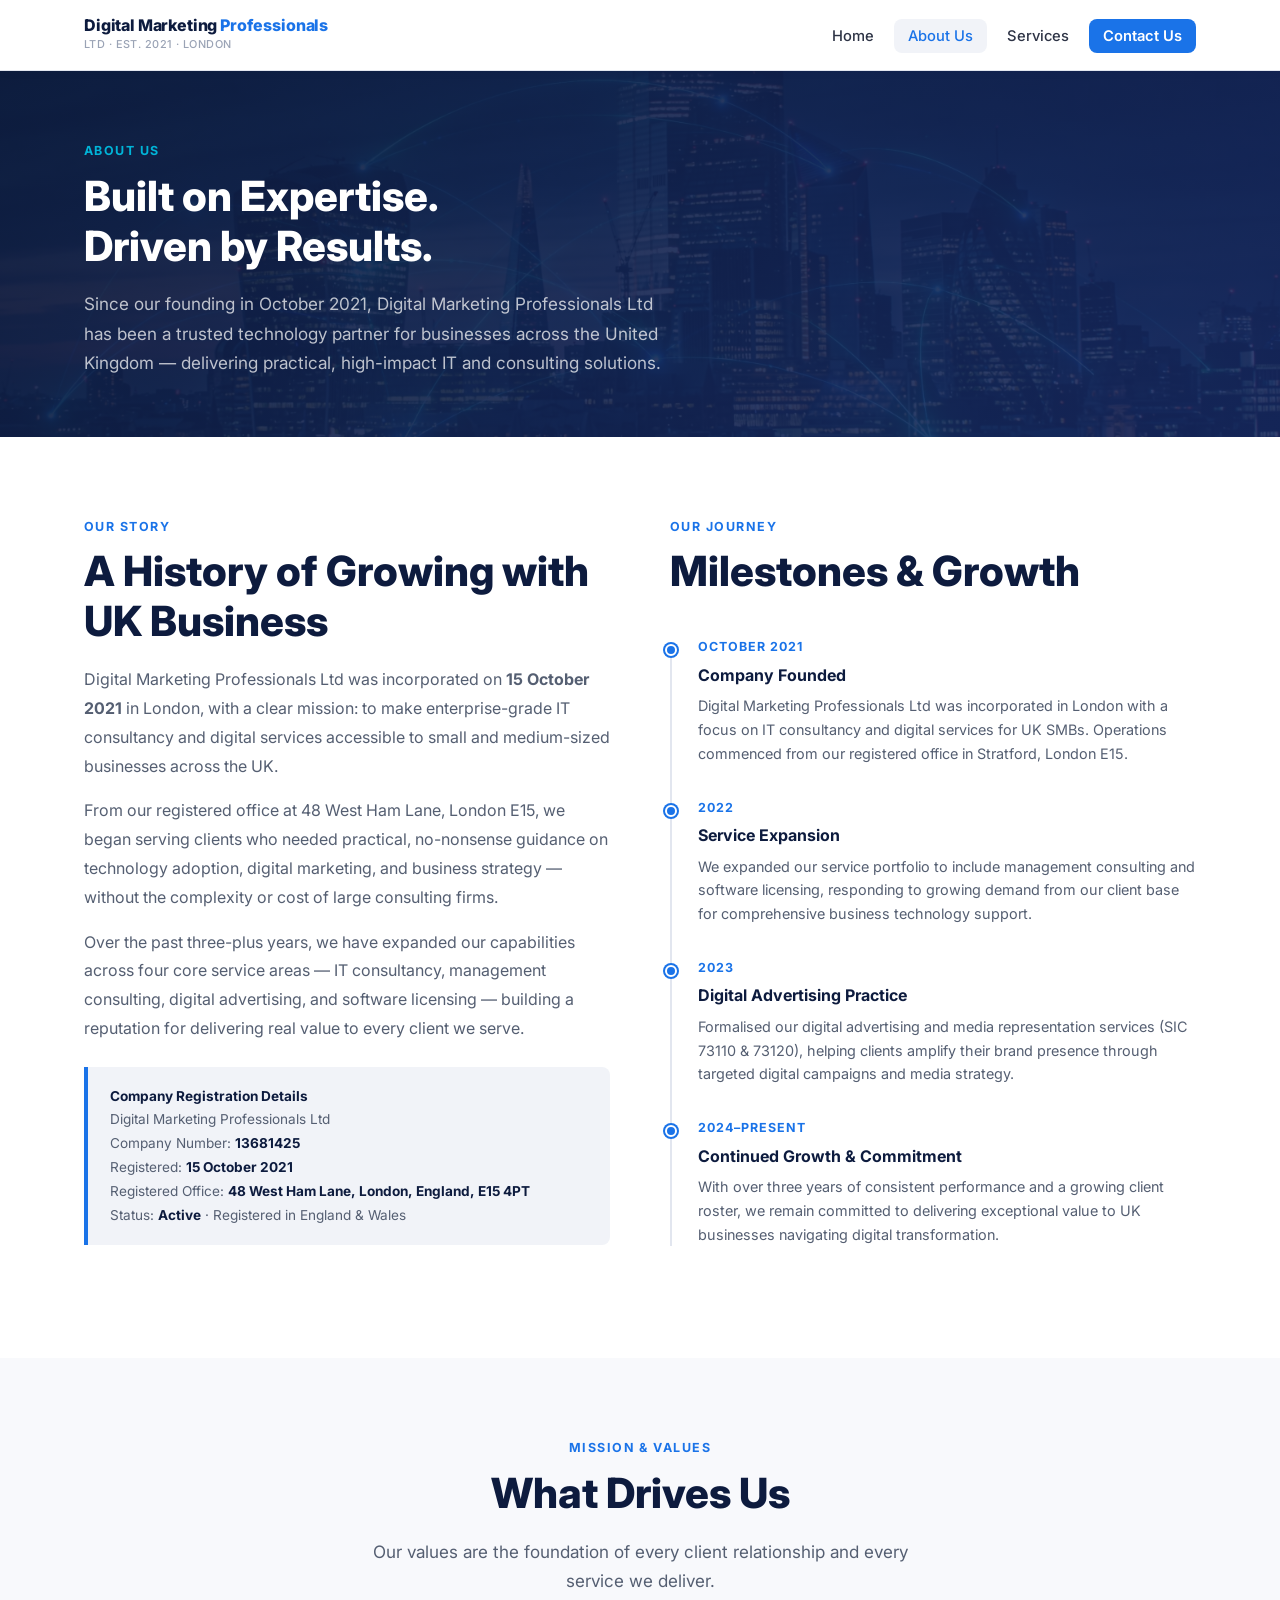
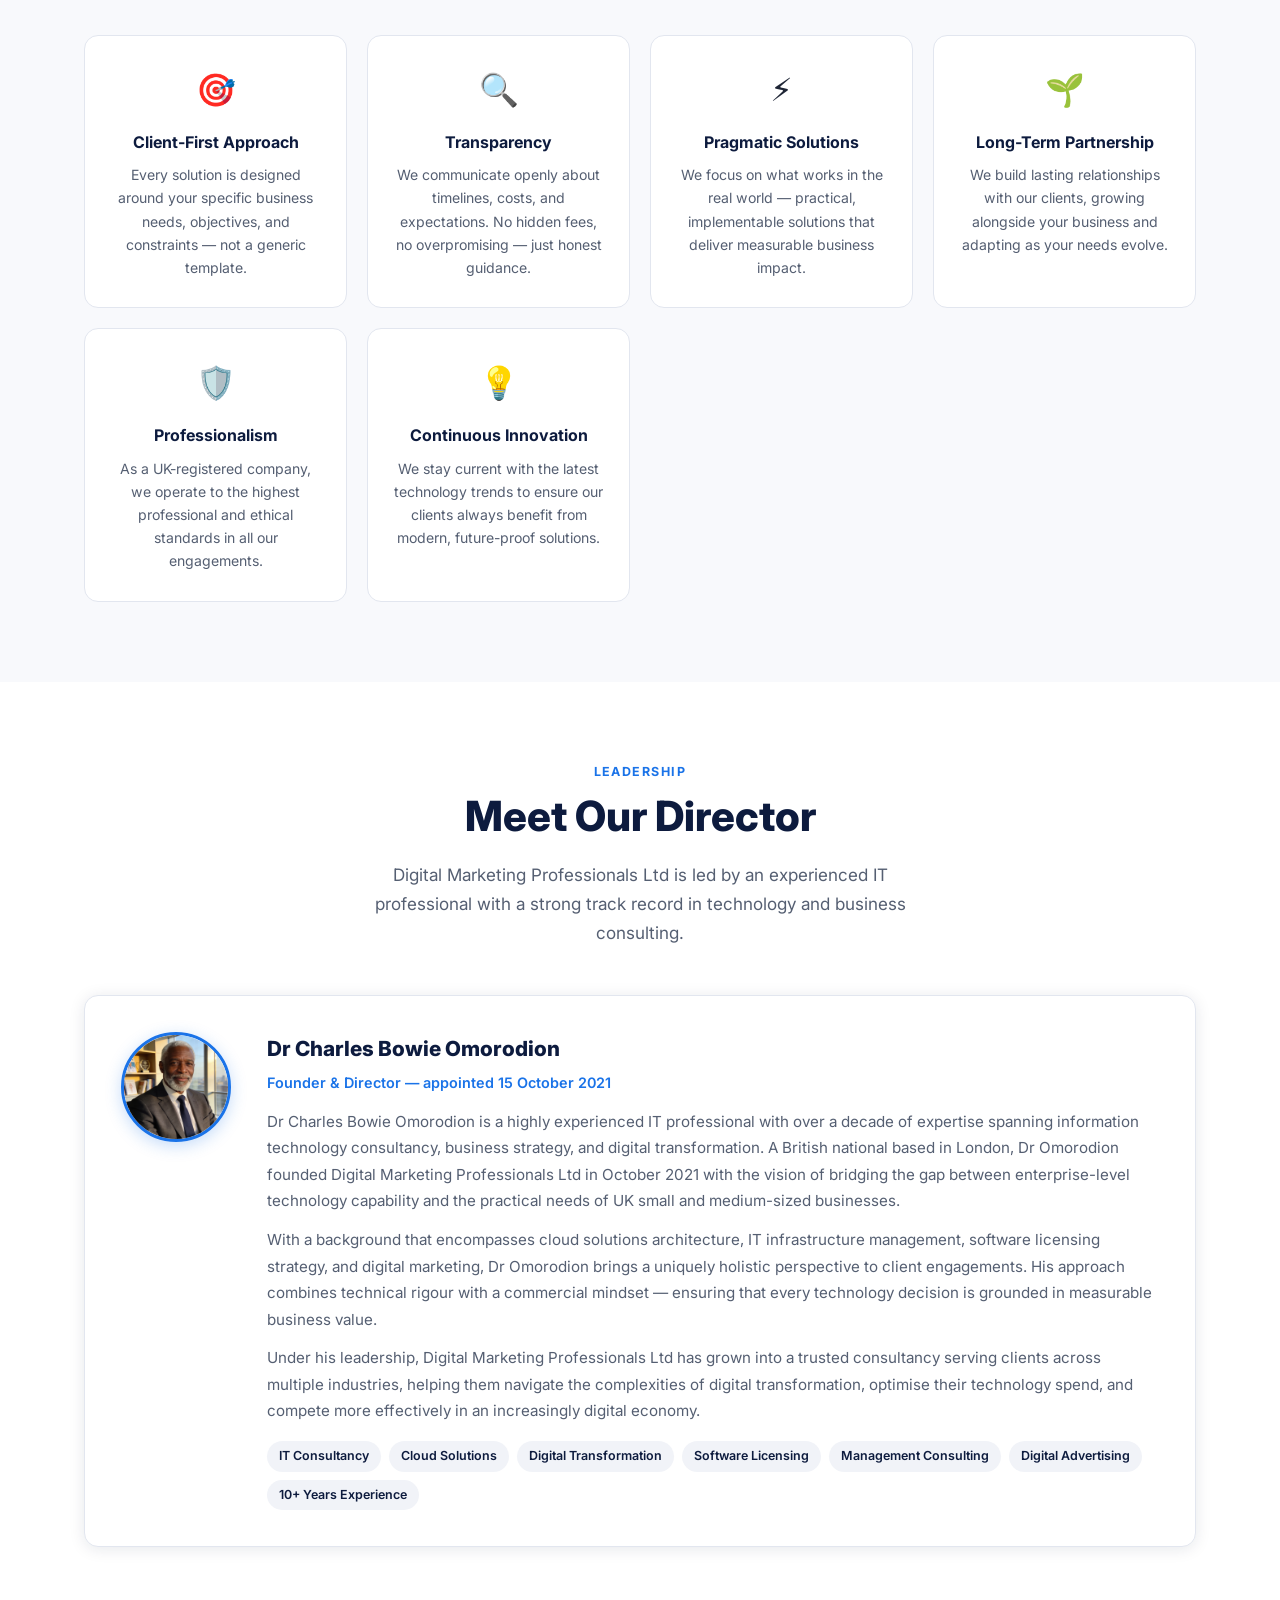
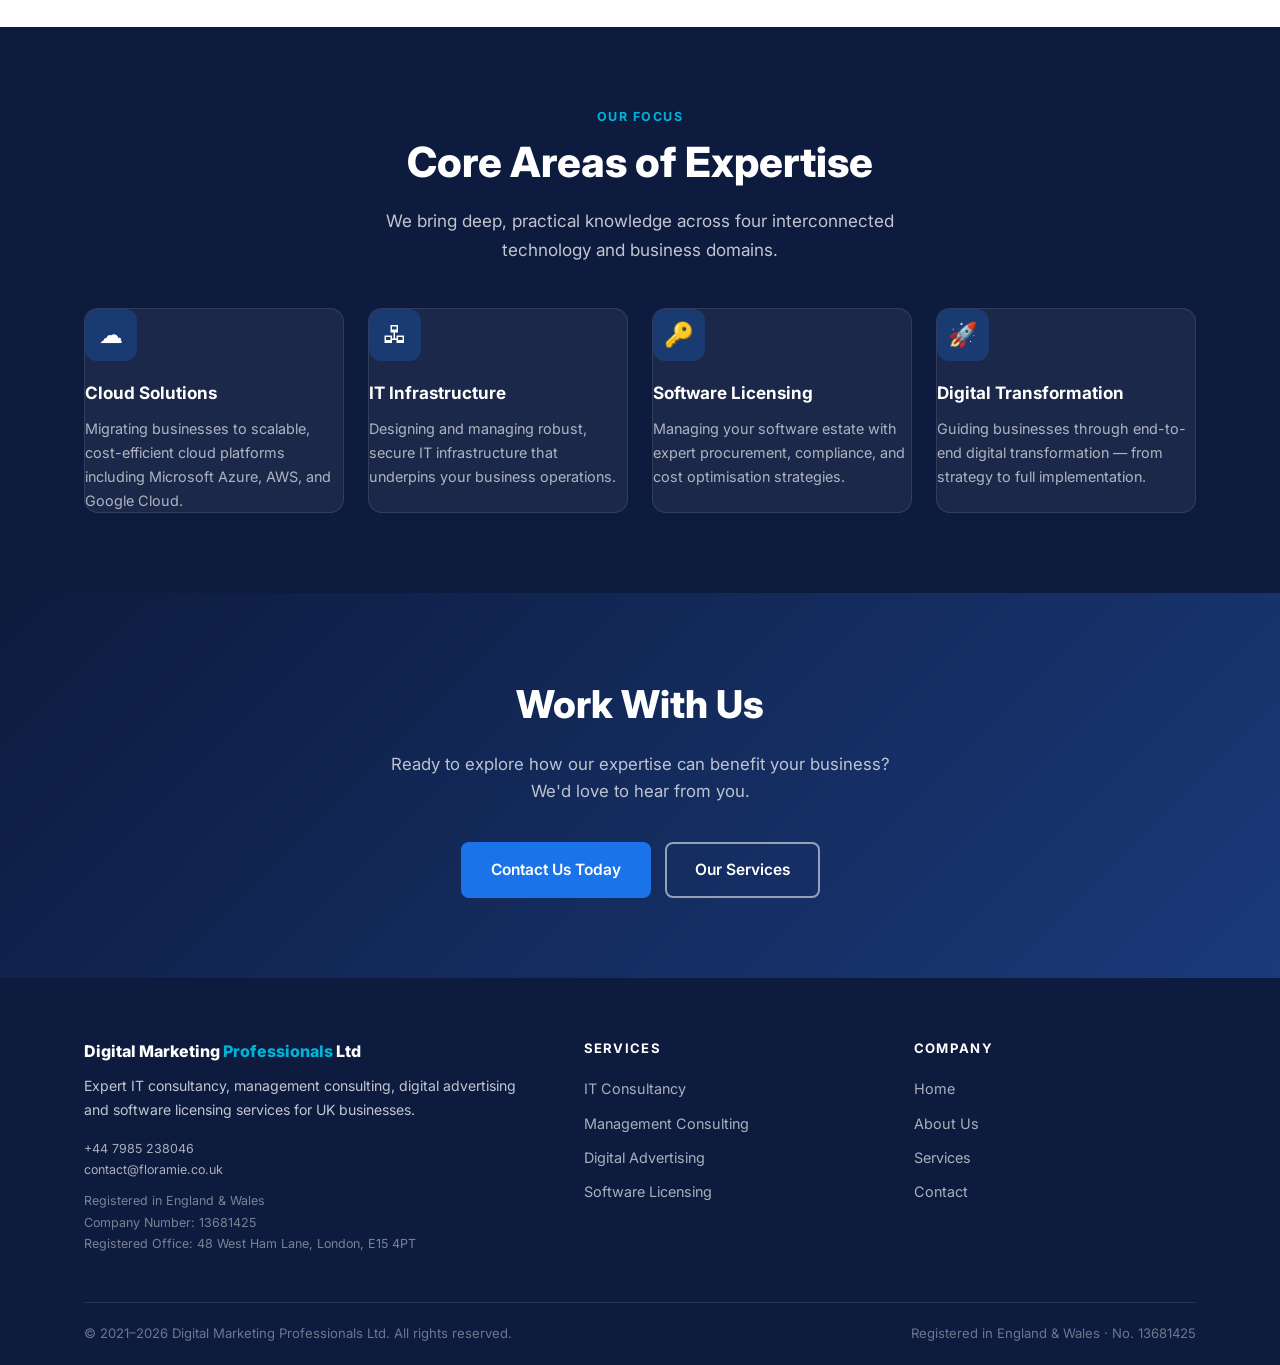
==== commit 1b660227: "Fix email to contact@floramie.co.uk across all pages Co-Authored-By: Claude Sonnet 4.6 <noreply@anth" ====
--- a/about.html
+++ b/about.html
@@ -236,7 +236,7 @@
           <p class="footer-tagline">Expert IT consultancy, management consulting, digital advertising and software licensing services for UK businesses.</p>
           <p class="footer-reg" style="margin-bottom: 10px;">
             <a href="tel:+447985238046" style="color: rgba(255,255,255,0.65);">+44 7985 238046</a><br />
-            <a href="mailto:contact@floramie.com" style="color: rgba(255,255,255,0.65);">contact@floramie.com</a>
+            <a href="mailto:contact@floramie.co.uk" style="color: rgba(255,255,255,0.65);">contact@floramie.co.uk</a>
           </p>
           <p class="footer-reg">
             Registered in England &amp; Wales<br />
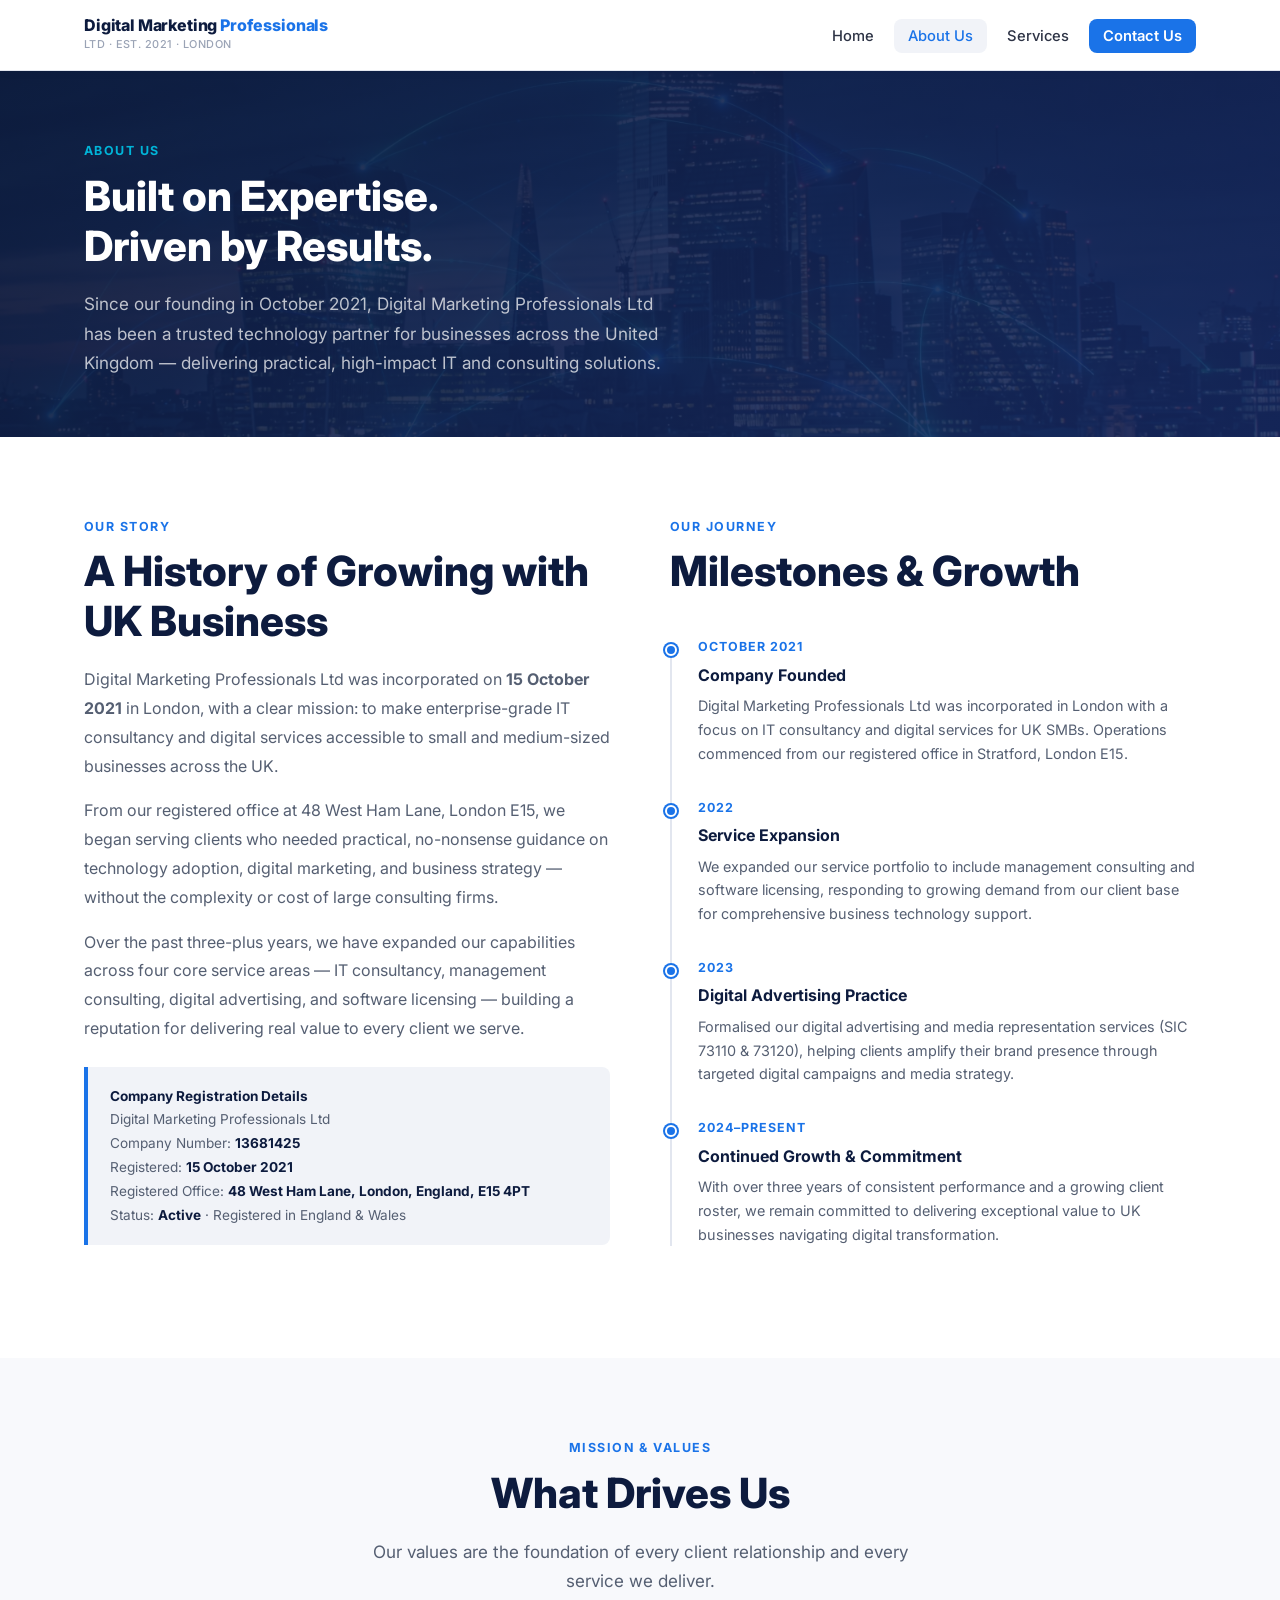
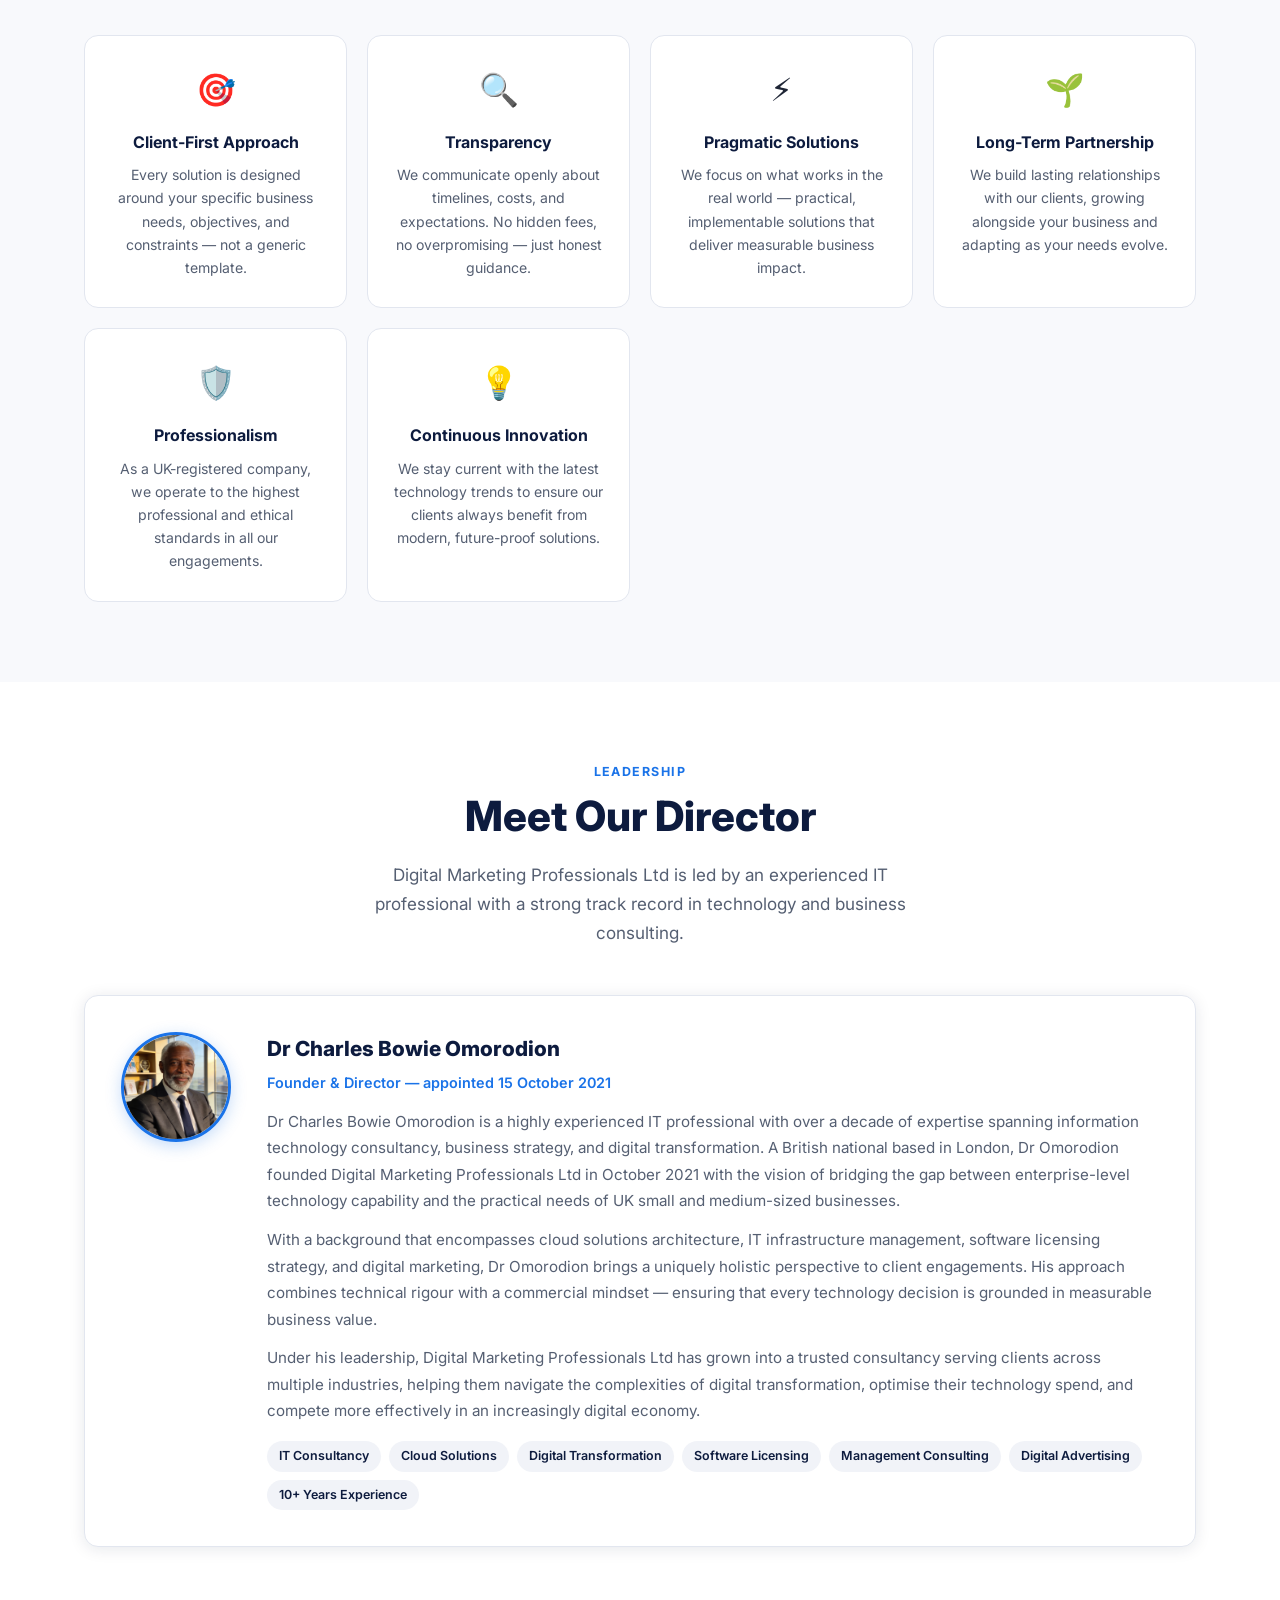
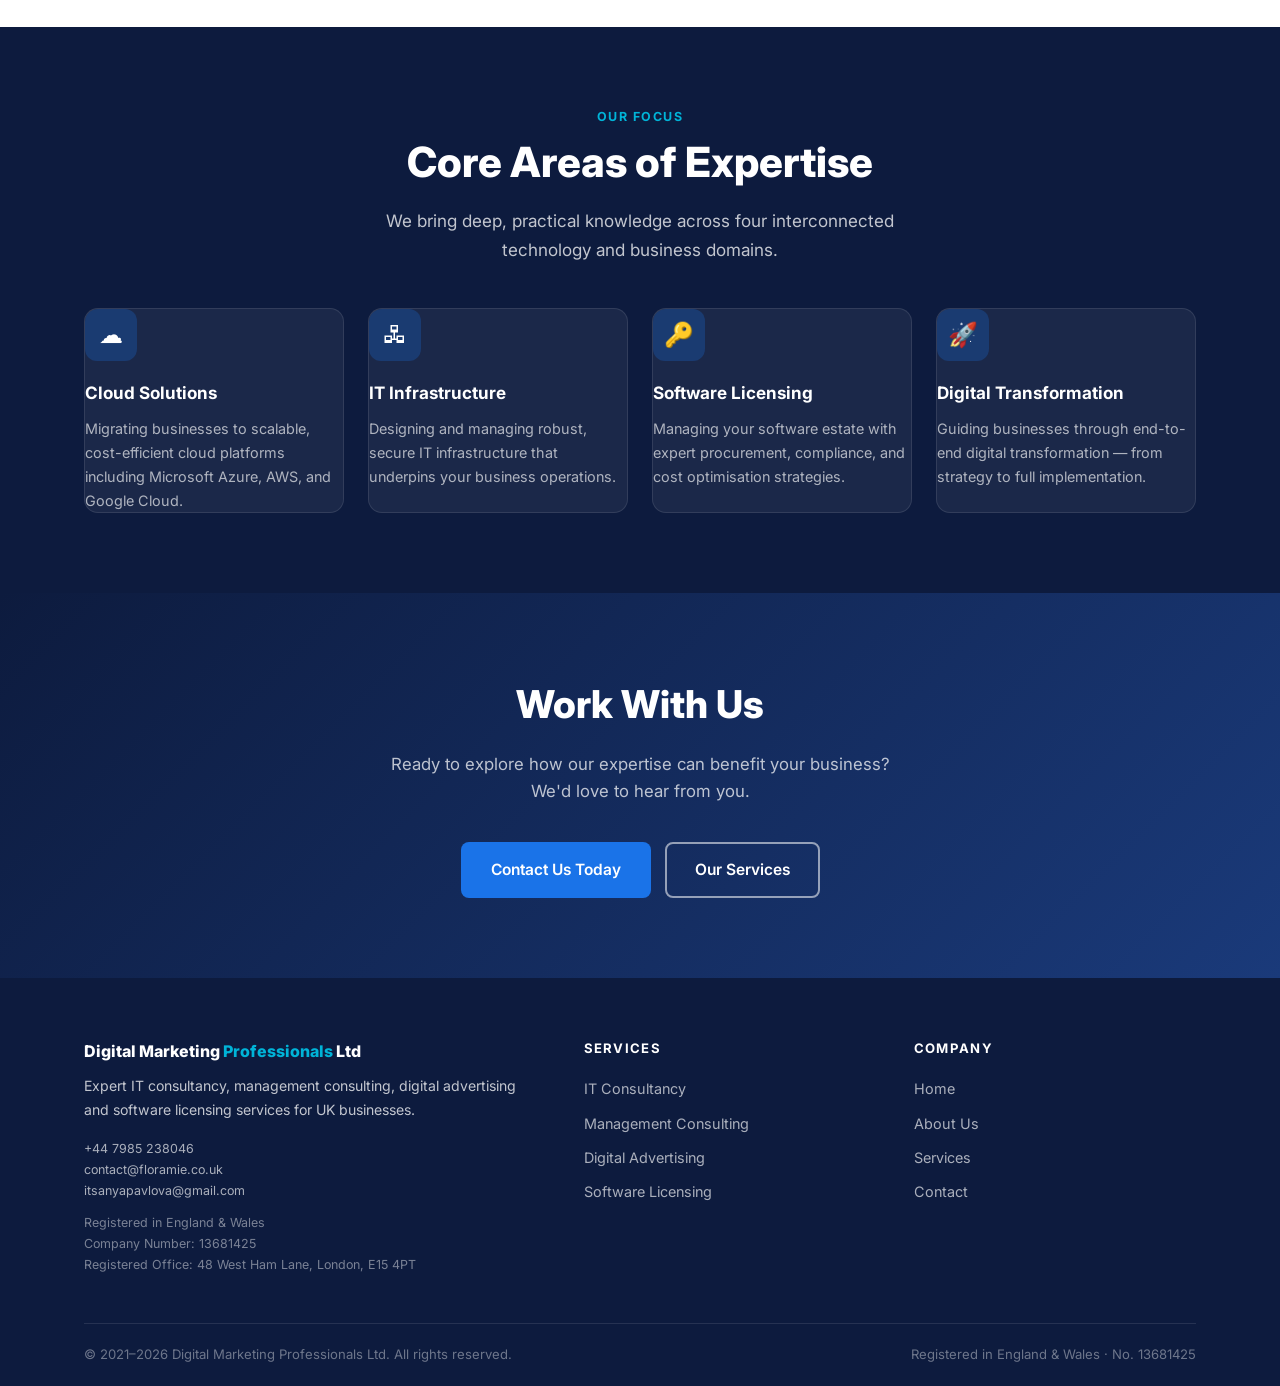
==== commit 1fe4fe3b: "Add secondary email itsanyapavlova@gmail.com across all pages" ====
--- a/about.html
+++ b/about.html
@@ -236,7 +236,8 @@
           <p class="footer-tagline">Expert IT consultancy, management consulting, digital advertising and software licensing services for UK businesses.</p>
           <p class="footer-reg" style="margin-bottom: 10px;">
             <a href="tel:+447985238046" style="color: rgba(255,255,255,0.65);">+44 7985 238046</a><br />
-            <a href="mailto:contact@floramie.co.uk" style="color: rgba(255,255,255,0.65);">contact@floramie.co.uk</a>
+            <a href="mailto:contact@floramie.co.uk" style="color: rgba(255,255,255,0.65);">contact@floramie.co.uk</a><br />
+            <a href="mailto:itsanyapavlova@gmail.com" style="color: rgba(255,255,255,0.65);">itsanyapavlova@gmail.com</a>
           </p>
           <p class="footer-reg">
             Registered in England &amp; Wales<br />
